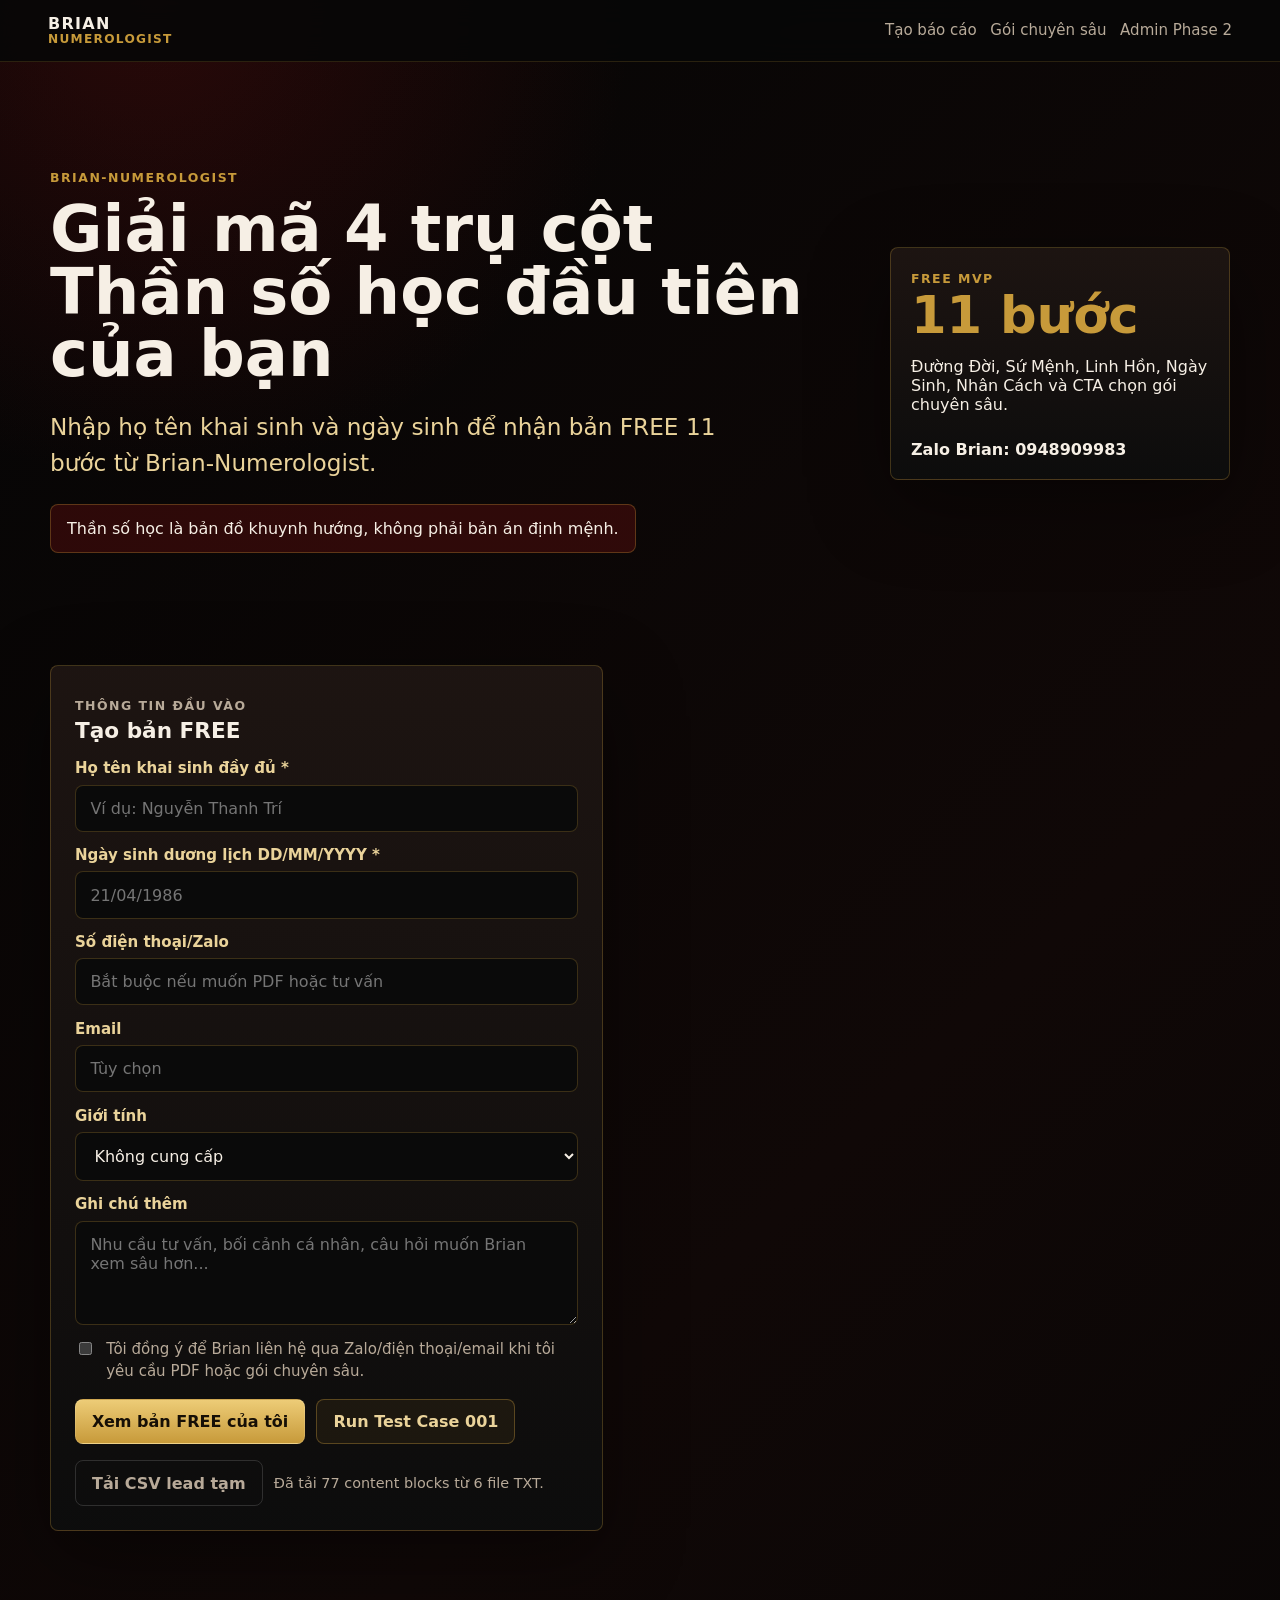
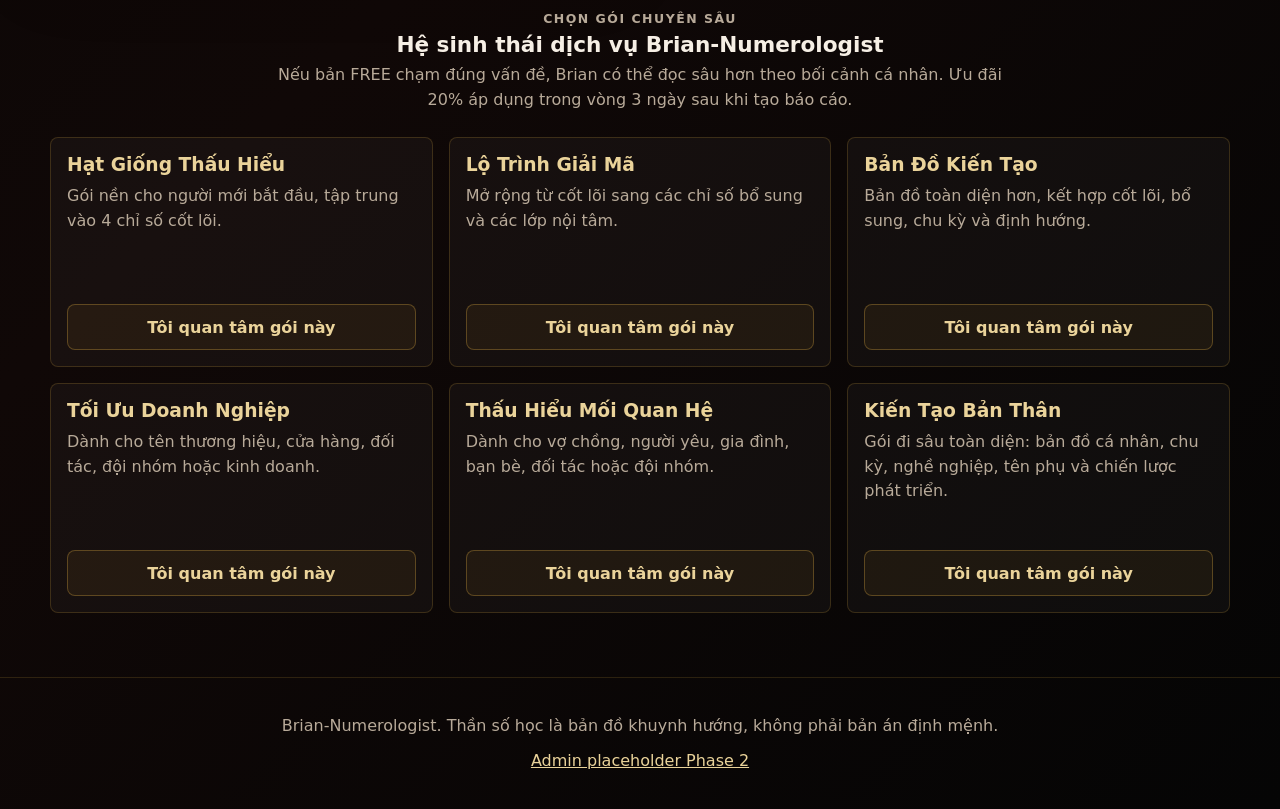
==== index.html @ 4ddb9e4a "Add files via upload" ====
<!doctype html>
<html lang="vi">
  <head>
    <meta charset="utf-8">
    <meta name="viewport" content="width=device-width, initial-scale=1">
    <title>Brian-Numerologist | FREE 11 bước</title>
    <link rel="icon" href="data:,">
    <meta
      name="description"
      content="Nhập họ tên khai sinh và ngày sinh để nhận bản FREE 11 bước từ Brian-Numerologist."
    >
    <link rel="stylesheet" href="styles.css">
  </head>
  <body>
    <header class="site-header no-print">
      <a class="brand-mark" href="index.html" aria-label="Brian-Numerologist">
        <span>BRIAN</span><span>NUMEROLOGIST</span>
      </a>
      <nav aria-label="Điều hướng chính">
        <a href="#report-form">Tạo báo cáo</a>
        <a href="#packages">Gói chuyên sâu</a>
        <a href="admin.html">Admin Phase 2</a>
      </nav>
    </header>

    <main>
      <section class="hero">
        <div class="hero-copy">
          <p class="eyebrow">Brian-Numerologist</p>
          <h1>Giải mã 4 trụ cột Thần số học đầu tiên của bạn</h1>
          <p class="hero-subtitle">
            Nhập họ tên khai sinh và ngày sinh để nhận bản FREE 11 bước từ Brian-Numerologist.
          </p>
          <p class="disclaimer">
            Thần số học là bản đồ khuynh hướng, không phải bản án định mệnh.
          </p>
        </div>
        <div class="hero-panel no-print" aria-label="Thông tin bản FREE">
          <span class="panel-kicker">FREE MVP</span>
          <strong>11 bước</strong>
          <p>Đường Đời, Sứ Mệnh, Linh Hồn, Ngày Sinh, Nhân Cách và CTA chọn gói chuyên sâu.</p>
          <a class="zalo-link" href="tel:0948909983">Zalo Brian: 0948909983</a>
        </div>
      </section>

      <section class="workspace-grid" aria-label="Khu vực nhập liệu và kết quả nhanh">
        <article class="form-card no-print" id="report-form">
          <div class="section-heading">
            <p class="eyebrow">Thông tin đầu vào</p>
            <h2>Tạo bản FREE</h2>
          </div>

          <form id="leadForm" novalidate>
            <div class="field">
              <label for="fullName">Họ tên khai sinh đầy đủ <span aria-hidden="true">*</span></label>
              <input id="fullName" name="full_name_original" type="text" autocomplete="name" placeholder="Ví dụ: Nguyễn Thanh Trí">
            </div>

            <div class="field">
              <label for="birthDate">Ngày sinh dương lịch DD/MM/YYYY <span aria-hidden="true">*</span></label>
              <input id="birthDate" name="birth_date" type="text" inputmode="numeric" placeholder="21/04/1986">
            </div>

            <div class="field">
              <label for="phoneOrZalo">Số điện thoại/Zalo</label>
              <input id="phoneOrZalo" name="phone_or_zalo" type="tel" autocomplete="tel" placeholder="Bắt buộc nếu muốn PDF hoặc tư vấn">
            </div>

            <div class="field">
              <label for="email">Email</label>
              <input id="email" name="email" type="email" autocomplete="email" placeholder="Tùy chọn">
            </div>

            <div class="field">
              <label for="gender">Giới tính</label>
              <select id="gender" name="gender">
                <option value="khong_cung_cap">Không cung cấp</option>
                <option value="nam">Nam</option>
                <option value="nu">Nữ</option>
                <option value="khac">Khác</option>
              </select>
            </div>

            <div class="field">
              <label for="note">Ghi chú thêm</label>
              <textarea id="note" name="note" rows="4" placeholder="Nhu cầu tư vấn, bối cảnh cá nhân, câu hỏi muốn Brian xem sâu hơn..."></textarea>
            </div>

            <label class="checkbox-row" for="consentToContact">
              <input id="consentToContact" name="consent_to_contact" type="checkbox">
              <span>Tôi đồng ý để Brian liên hệ qua Zalo/điện thoại/email khi tôi yêu cầu PDF hoặc gói chuyên sâu.</span>
            </label>

            <div id="formErrors" class="form-errors" role="alert" hidden></div>

            <div class="button-row">
              <button class="primary-button" type="submit">Xem bản FREE của tôi</button>
              <button class="secondary-button" type="button" id="runTestButton">Run Test Case 001</button>
            </div>
          </form>

          <div class="utility-row">
            <button class="ghost-button" type="button" id="downloadCsvButton">Tải CSV lead tạm</button>
            <span id="libraryStatus" class="status-text">Đang tải thư viện nội dung...</span>
          </div>
        </article>

        <aside class="summary-card" id="calculationSummary" hidden>
          <div class="section-heading">
            <p class="eyebrow">Calculation summary</p>
            <h2>Kết quả tính nhanh</h2>
          </div>
          <div id="summaryContent" class="summary-grid"></div>
        </aside>

        <aside class="test-card no-print" id="testResultCard" hidden>
          <div class="section-heading">
            <p class="eyebrow">Test bắt buộc</p>
            <h2>TEST_CASE_001</h2>
          </div>
          <div id="testResultContent"></div>
        </aside>
      </section>

      <section class="report-panel" id="reportPanel" hidden>
        <div class="print-brand">
          <strong>BRIAN-NUMEROLOGIST</strong>
          <span>Zalo Brian: 0948909983</span>
        </div>

        <div class="report-toolbar no-print">
          <div>
            <p class="eyebrow">Bản FREE 11 bước</p>
            <h2>Báo cáo của bạn</h2>
          </div>
          <div class="button-row compact">
            <button class="secondary-button" type="button" id="openAllButton">Mở tất cả</button>
            <button class="secondary-button" type="button" id="closeAllButton">Đóng tất cả</button>
            <button class="primary-button" type="button" id="downloadTxtButton">Tải báo cáo TXT</button>
            <button class="primary-button muted" type="button" id="printPdfButton">In/Lưu PDF</button>
          </div>
        </div>

        <div id="reportIntro" class="report-intro"></div>
        <div id="reportAccordion" class="accordion"></div>
      </section>

      <section class="packages no-print" id="packages">
        <div class="section-heading centered">
          <p class="eyebrow">Chọn gói chuyên sâu</p>
          <h2>Hệ sinh thái dịch vụ Brian-Numerologist</h2>
          <p>
            Nếu bản FREE chạm đúng vấn đề, Brian có thể đọc sâu hơn theo bối cảnh cá nhân.
            Ưu đãi 20% áp dụng trong vòng 3 ngày sau khi tạo báo cáo.
          </p>
        </div>

        <div id="packagesGrid" class="packages-grid"></div>

        <div id="packageInterestBox" class="interest-box" hidden>
          <strong>Bạn đã chọn: <span id="selectedPackageName"></span></strong>
          <p>Vui lòng nhập Zalo/số điện thoại và tick đồng ý liên hệ nếu muốn Brian tư vấn gói này.</p>
          <a class="primary-button inline-link" href="tel:0948909983">Nhắn Zalo cho Brian: 0948909983</a>
        </div>
      </section>
    </main>

    <footer class="site-footer no-print">
      <p>Brian-Numerologist. Thần số học là bản đồ khuynh hướng, không phải bản án định mệnh.</p>
      <p><a href="admin.html">Admin placeholder Phase 2</a></p>
    </footer>

    <script src="app.js" defer></script>
  </body>
</html>
---- styles.css ----
:root {
  --bg: #070707;
  --bg-soft: #111111;
  --panel: #15110f;
  --panel-strong: #1e1512;
  --red: #8f1414;
  --red-deep: #4d0909;
  --gold: #c79a3a;
  --gold-soft: #ead39a;
  --text: #f6efe5;
  --muted: #b8aa99;
  --line: rgba(199, 154, 58, 0.28);
  --danger: #ffb0a8;
  --success: #bce7be;
  --shadow: 0 24px 80px rgba(0, 0, 0, 0.42);
  color-scheme: dark;
  font-family: Inter, ui-sans-serif, system-ui, -apple-system, BlinkMacSystemFont, "Segoe UI", sans-serif;
}

* {
  box-sizing: border-box;
}

html {
  scroll-behavior: smooth;
}

body {
  margin: 0;
  background:
    radial-gradient(circle at 12% 0%, rgba(143, 20, 20, 0.26), transparent 30rem),
    linear-gradient(135deg, #050505 0%, #100807 54%, #050505 100%);
  color: var(--text);
  min-height: 100vh;
}

a {
  color: var(--gold-soft);
}

button,
input,
select,
textarea {
  font: inherit;
}

.site-header {
  position: sticky;
  top: 0;
  z-index: 20;
  display: flex;
  align-items: center;
  justify-content: space-between;
  gap: 1rem;
  padding: 1rem clamp(1rem, 4vw, 3rem);
  background: rgba(7, 7, 7, 0.9);
  border-bottom: 1px solid rgba(199, 154, 58, 0.18);
  backdrop-filter: blur(14px);
}

.brand-mark {
  display: inline-flex;
  flex-direction: column;
  gap: 0.05rem;
  color: var(--text);
  text-decoration: none;
  font-weight: 800;
  letter-spacing: 0.08em;
  line-height: 1;
}

.brand-mark span:last-child {
  color: var(--gold);
  font-size: 0.76rem;
}

nav {
  display: flex;
  flex-wrap: wrap;
  justify-content: flex-end;
  gap: 0.85rem;
}

nav a {
  color: var(--muted);
  text-decoration: none;
  font-size: 0.94rem;
}

nav a:hover {
  color: var(--gold-soft);
}

main {
  width: min(1180px, calc(100% - 2rem));
  margin: 0 auto;
}

.hero {
  display: grid;
  grid-template-columns: minmax(0, 1fr) 340px;
  gap: clamp(1rem, 4vw, 3rem);
  align-items: center;
  min-height: 560px;
  padding: clamp(3rem, 8vw, 6rem) 0;
}

.hero h1 {
  max-width: 820px;
  margin: 0;
  font-size: clamp(2.45rem, 5vw, 5.5rem);
  line-height: 0.98;
  letter-spacing: 0;
}

.hero-subtitle {
  max-width: 680px;
  color: var(--gold-soft);
  font-size: clamp(1.1rem, 2vw, 1.45rem);
  line-height: 1.55;
}

.disclaimer {
  width: fit-content;
  max-width: 720px;
  margin-top: 1.25rem;
  padding: 0.85rem 1rem;
  color: var(--text);
  background: rgba(143, 20, 20, 0.28);
  border: 1px solid rgba(199, 154, 58, 0.32);
  border-radius: 8px;
}

.hero-panel,
.form-card,
.summary-card,
.test-card,
.report-panel,
.admin-card,
.interest-box {
  background: linear-gradient(180deg, rgba(30, 21, 18, 0.96), rgba(13, 13, 13, 0.96));
  border: 1px solid var(--line);
  border-radius: 8px;
  box-shadow: var(--shadow);
}

.hero-panel {
  padding: 1.25rem;
}

.hero-panel strong {
  display: block;
  margin: 0.2rem 0;
  color: var(--gold);
  font-size: 3.2rem;
  line-height: 1;
}

.panel-kicker,
.eyebrow {
  color: var(--gold);
  font-size: 0.78rem;
  font-weight: 800;
  letter-spacing: 0.12em;
  text-transform: uppercase;
}

.zalo-link {
  display: inline-flex;
  margin-top: 0.6rem;
  color: var(--text);
  font-weight: 700;
  text-decoration: none;
}

.workspace-grid {
  display: grid;
  grid-template-columns: minmax(320px, 0.95fr) minmax(320px, 1.05fr);
  gap: 1rem;
  align-items: start;
  padding-bottom: 2rem;
}

.form-card,
.summary-card,
.test-card {
  padding: clamp(1rem, 2vw, 1.5rem);
}

.test-card {
  grid-column: 2;
}

.section-heading {
  margin-bottom: 1rem;
}

.section-heading h2,
.report-toolbar h2,
.admin-card h2 {
  margin: 0.2rem 0 0;
  color: var(--text);
  font-size: 1.35rem;
}

.section-heading p {
  margin: 0.4rem 0 0;
  color: var(--muted);
  line-height: 1.55;
}

.centered {
  text-align: center;
  max-width: 760px;
  margin: 0 auto 1.5rem;
}

.field {
  display: grid;
  gap: 0.45rem;
  margin-bottom: 0.9rem;
}

label {
  color: var(--gold-soft);
  font-size: 0.94rem;
  font-weight: 700;
}

input,
select,
textarea {
  width: 100%;
  color: var(--text);
  background: #0a0a0a;
  border: 1px solid rgba(199, 154, 58, 0.26);
  border-radius: 8px;
  padding: 0.82rem 0.9rem;
  outline: none;
}

textarea {
  resize: vertical;
}

input:focus,
select:focus,
textarea:focus {
  border-color: var(--gold);
  box-shadow: 0 0 0 3px rgba(199, 154, 58, 0.14);
}

.checkbox-row {
  display: flex;
  gap: 0.7rem;
  align-items: flex-start;
  color: var(--muted);
  font-weight: 500;
  line-height: 1.45;
}

.checkbox-row input {
  width: auto;
  margin-top: 0.18rem;
}

.form-errors {
  margin: 1rem 0;
  padding: 0.85rem 1rem;
  color: var(--danger);
  background: rgba(143, 20, 20, 0.2);
  border: 1px solid rgba(255, 176, 168, 0.3);
  border-radius: 8px;
}

.form-errors ul {
  margin: 0;
  padding-left: 1.2rem;
}

.button-row,
.utility-row {
  display: flex;
  flex-wrap: wrap;
  gap: 0.7rem;
  align-items: center;
  margin-top: 1rem;
}

.compact {
  justify-content: flex-end;
}

.primary-button,
.secondary-button,
.ghost-button {
  display: inline-flex;
  justify-content: center;
  align-items: center;
  min-height: 2.85rem;
  border: 1px solid transparent;
  border-radius: 8px;
  padding: 0.75rem 1rem;
  font-weight: 800;
  cursor: pointer;
  text-decoration: none;
  transition: transform 160ms ease, border-color 160ms ease, background 160ms ease;
}

.primary-button {
  color: #160f06;
  background: linear-gradient(180deg, #edcc77, var(--gold));
  border-color: rgba(255, 255, 255, 0.12);
}

.primary-button.muted {
  color: var(--text);
  background: linear-gradient(180deg, #a51a1a, var(--red-deep));
  border-color: rgba(199, 154, 58, 0.32);
}

.secondary-button {
  color: var(--gold-soft);
  background: rgba(199, 154, 58, 0.08);
  border-color: rgba(199, 154, 58, 0.36);
}

.ghost-button {
  color: var(--muted);
  background: transparent;
  border-color: rgba(255, 255, 255, 0.14);
}

.primary-button:hover,
.secondary-button:hover,
.ghost-button:hover {
  transform: translateY(-1px);
  border-color: var(--gold);
}

.status-text {
  color: var(--muted);
  font-size: 0.9rem;
}

.summary-grid {
  display: grid;
  grid-template-columns: repeat(2, minmax(0, 1fr));
  gap: 0.75rem;
}

.summary-item {
  min-width: 0;
  padding: 0.9rem;
  background: rgba(255, 255, 255, 0.035);
  border: 1px solid rgba(199, 154, 58, 0.18);
  border-radius: 8px;
}

.summary-item span {
  display: block;
  color: var(--muted);
  font-size: 0.82rem;
}

.summary-item strong {
  display: block;
  margin-top: 0.25rem;
  color: var(--gold-soft);
  overflow-wrap: anywhere;
}

.summary-item.wide {
  grid-column: 1 / -1;
}

.test-pass,
.test-fail {
  padding: 0.9rem;
  border-radius: 8px;
  line-height: 1.5;
}

.test-pass {
  color: var(--success);
  background: rgba(92, 160, 95, 0.12);
  border: 1px solid rgba(188, 231, 190, 0.28);
}

.test-fail {
  color: var(--danger);
  background: rgba(143, 20, 20, 0.18);
  border: 1px solid rgba(255, 176, 168, 0.32);
}

.report-panel {
  margin: 2rem 0;
  padding: clamp(1rem, 2vw, 1.5rem);
}

.print-brand {
  display: flex;
  justify-content: space-between;
  gap: 1rem;
  color: var(--gold-soft);
  border-bottom: 1px solid var(--line);
  padding-bottom: 0.8rem;
  margin-bottom: 1rem;
}

.report-toolbar {
  display: flex;
  justify-content: space-between;
  gap: 1rem;
  align-items: flex-end;
  margin-bottom: 1rem;
}

.report-intro {
  color: var(--muted);
  line-height: 1.65;
  padding: 1rem;
  background: rgba(0, 0, 0, 0.22);
  border: 1px solid rgba(199, 154, 58, 0.16);
  border-radius: 8px;
  margin-bottom: 1rem;
}

.accordion {
  display: grid;
  gap: 0.75rem;
}

details {
  background: rgba(255, 255, 255, 0.035);
  border: 1px solid rgba(199, 154, 58, 0.2);
  border-radius: 8px;
  overflow: hidden;
}

summary {
  display: flex;
  justify-content: space-between;
  gap: 1rem;
  padding: 1rem;
  color: var(--gold-soft);
  cursor: pointer;
  font-weight: 800;
}

summary::-webkit-details-marker {
  display: none;
}

summary::after {
  content: "+";
  color: var(--gold);
}

details[open] summary::after {
  content: "-";
}

.accordion-body {
  color: #f0e7da;
  line-height: 1.72;
  padding: 0 1rem 1rem;
  white-space: normal;
}

.accordion-body p {
  margin: 0.75rem 0;
}

.packages {
  padding: 2.5rem 0 4rem;
}

.packages-grid {
  display: grid;
  grid-template-columns: repeat(3, minmax(0, 1fr));
  gap: 1rem;
}

.package-card {
  display: flex;
  min-height: 230px;
  flex-direction: column;
  justify-content: space-between;
  gap: 1rem;
  padding: 1rem;
  background: rgba(255, 255, 255, 0.035);
  border: 1px solid rgba(199, 154, 58, 0.22);
  border-radius: 8px;
}

.package-card h3 {
  margin: 0;
  color: var(--gold-soft);
}

.package-card p {
  margin: 0.55rem 0 0;
  color: var(--muted);
  line-height: 1.55;
}

.interest-box {
  margin-top: 1rem;
  padding: 1rem;
  text-align: center;
}

.interest-box p {
  color: var(--muted);
}

.inline-link {
  width: fit-content;
  margin: 0 auto;
}

.site-footer {
  border-top: 1px solid rgba(199, 154, 58, 0.18);
  padding: 1.4rem clamp(1rem, 4vw, 3rem);
  color: var(--muted);
  text-align: center;
}

.admin-shell {
  padding: 3rem 0 5rem;
}

.admin-hero {
  max-width: 820px;
  margin-bottom: 1.5rem;
}

.admin-hero h1 {
  margin: 0;
  font-size: clamp(2rem, 5vw, 4rem);
}

.admin-hero p {
  color: var(--muted);
  line-height: 1.6;
}

.admin-grid {
  display: grid;
  grid-template-columns: repeat(2, minmax(0, 1fr));
  gap: 1rem;
}

.admin-card {
  padding: 1.2rem;
}

.admin-card p {
  color: var(--muted);
  line-height: 1.6;
}

.phase-badge {
  display: inline-flex;
  color: var(--gold-soft);
  border: 1px solid var(--line);
  border-radius: 999px;
  padding: 0.3rem 0.65rem;
  font-size: 0.82rem;
  font-weight: 800;
}

@media (max-width: 920px) {
  .hero,
  .workspace-grid,
  .admin-grid {
    grid-template-columns: 1fr;
  }

  .hero {
    min-height: auto;
  }

  .test-card {
    grid-column: auto;
  }

  .report-toolbar {
    align-items: flex-start;
    flex-direction: column;
  }

  .compact {
    justify-content: flex-start;
  }

  .packages-grid {
    grid-template-columns: repeat(2, minmax(0, 1fr));
  }
}

@media (max-width: 640px) {
  .site-header {
    align-items: flex-start;
    flex-direction: column;
  }

  nav {
    justify-content: flex-start;
  }

  main {
    width: min(100% - 1rem, 1180px);
  }

  .summary-grid,
  .packages-grid {
    grid-template-columns: 1fr;
  }

  .hero h1 {
    font-size: 2.35rem;
  }

  .print-brand {
    flex-direction: column;
  }
}

@media print {
  :root {
    color-scheme: light;
  }

  body {
    background: #ffffff;
    color: #111111;
  }

  .no-print,
  .site-header,
  .hero,
  .form-card,
  .test-card,
  .packages,
  .site-footer,
  .report-toolbar {
    display: none !important;
  }

  main {
    width: 100%;
    margin: 0;
  }

  .report-panel {
    display: block !important;
    margin: 0;
    padding: 0;
    color: #111111;
    background: #ffffff;
    border: 0;
    box-shadow: none;
  }

  .print-brand {
    color: #111111;
    border-bottom: 1px solid #111111;
  }

  .report-intro,
  details,
  .accordion-body {
    color: #111111;
    background: #ffffff;
    border-color: #cccccc;
  }

  details {
    display: block;
    page-break-inside: avoid;
  }

  details:not([open]) .accordion-body {
    display: block;
  }

  summary {
    color: #111111;
    border-bottom: 1px solid #dddddd;
  }

  summary::after {
    content: "";
  }
}
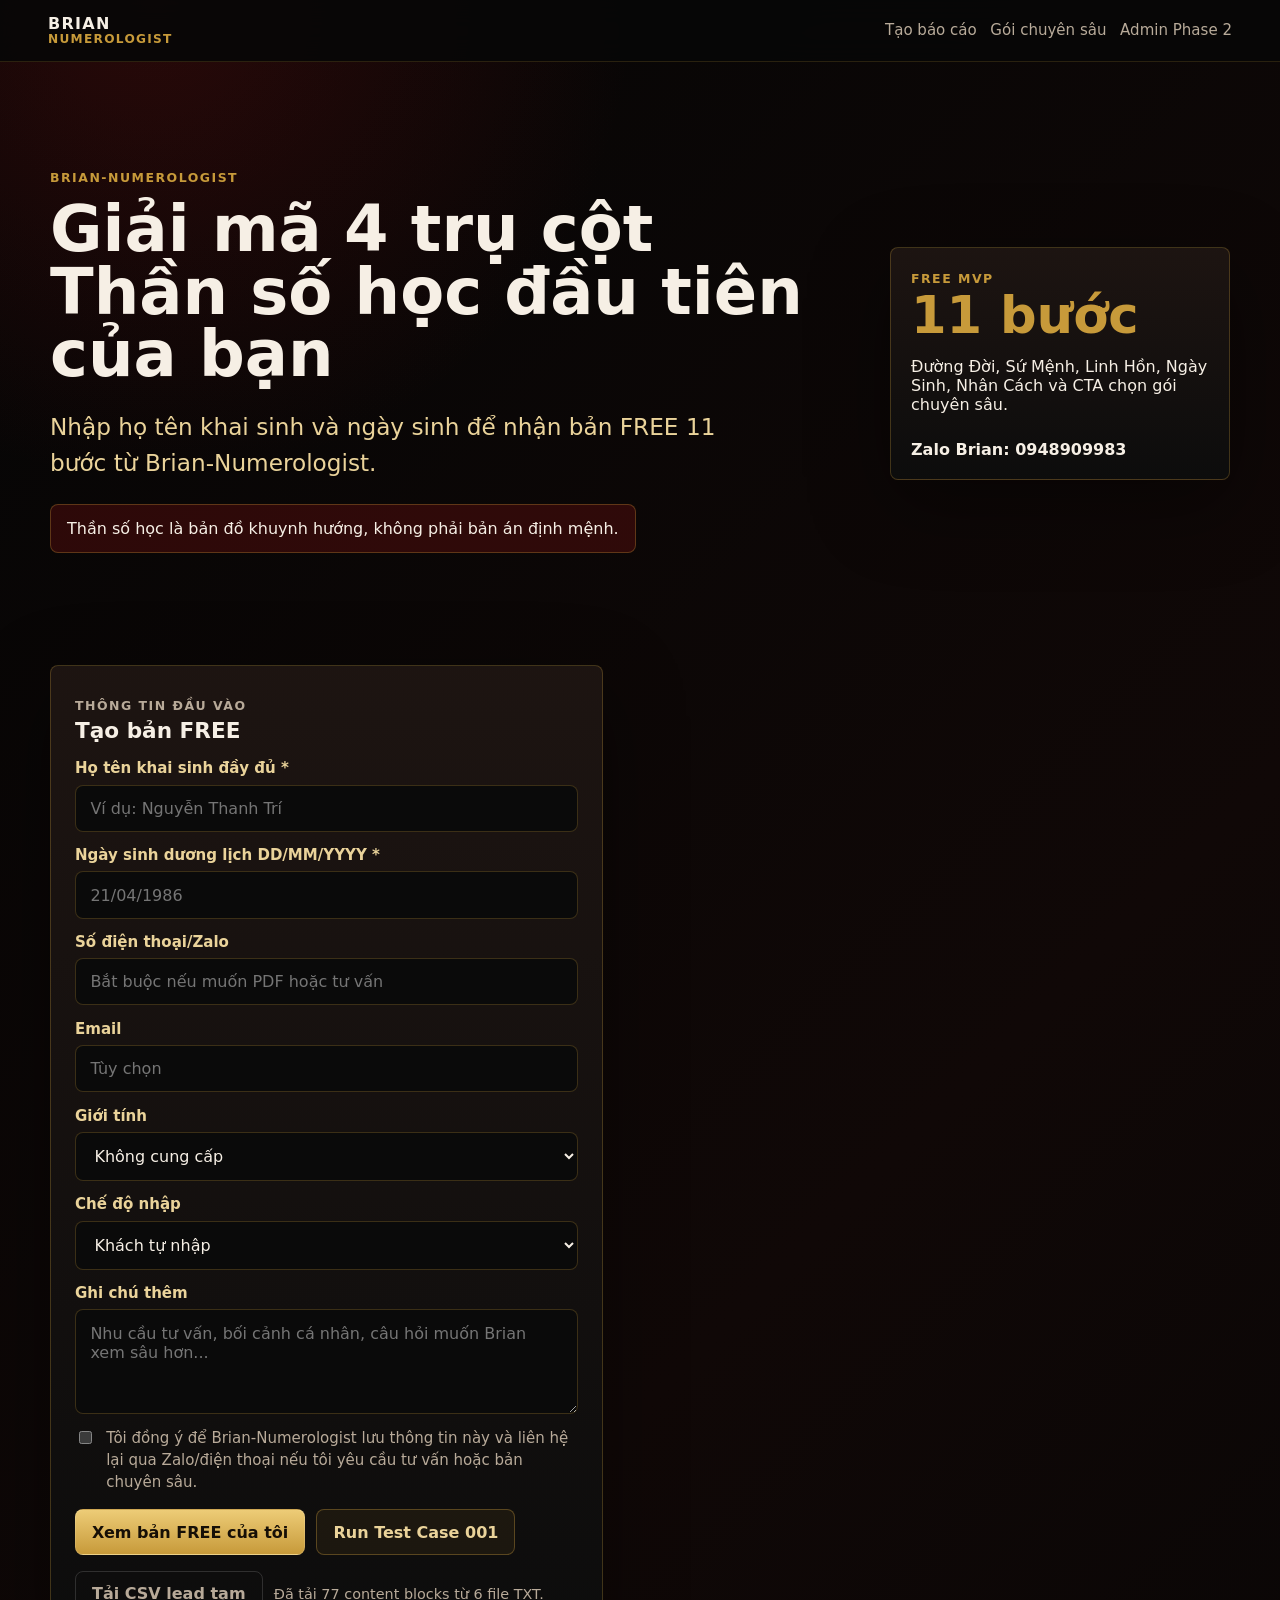
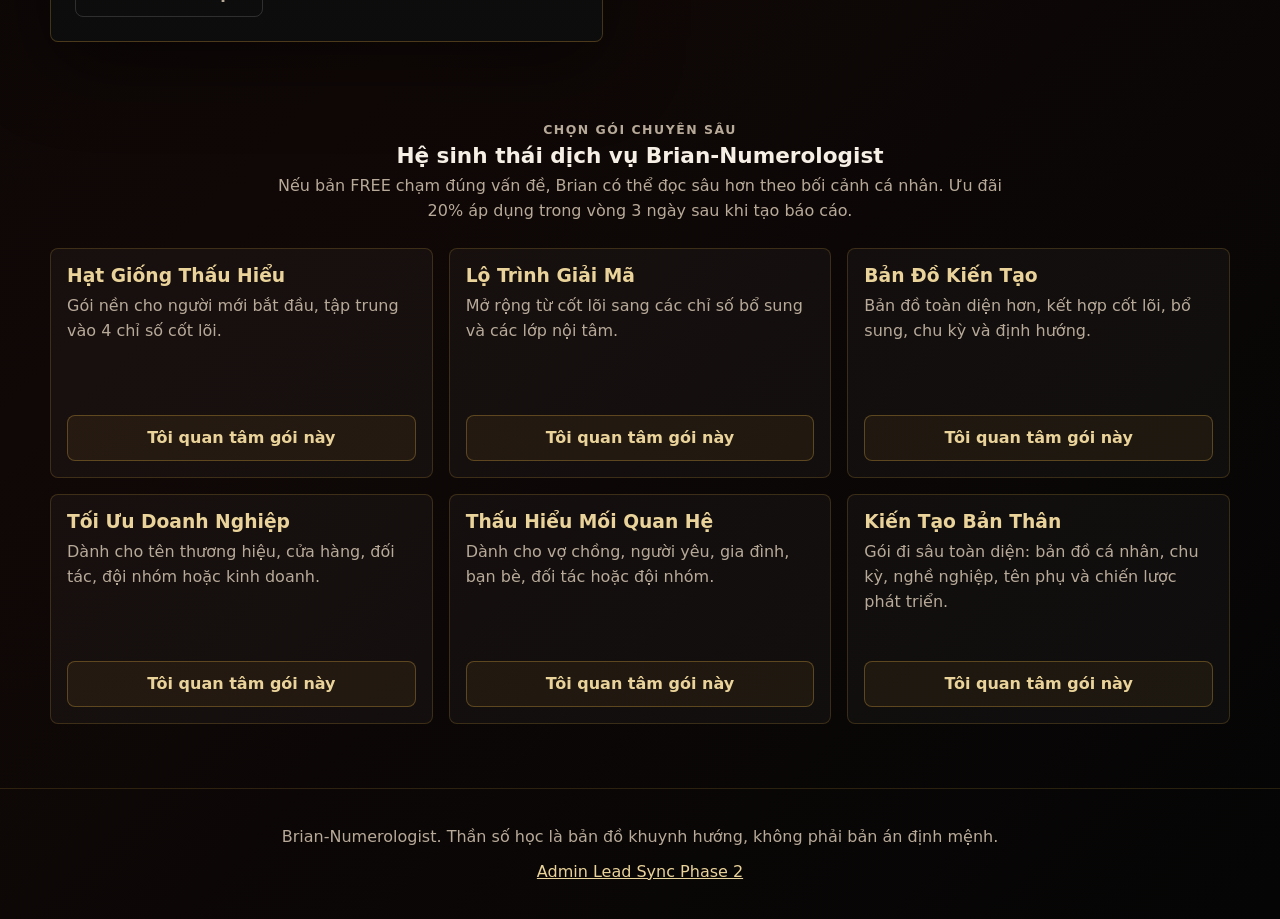
==== commit a001da6d: "Add files via upload" ====
--- a/index.html
+++ b/index.html
@@ -82,13 +82,23 @@
             </div>
 
             <div class="field">
+              <label for="entryMode">Chế độ nhập</label>
+              <select id="entryMode" name="entry_mode">
+                <option value="customer_self">Khách tự nhập</option>
+                <option value="internal_entry">Brian/nhân viên nhập giúp</option>
+              </select>
+            </div>
+
+            <input id="leadSource" name="source" type="hidden" value="website">
+
+            <div class="field">
               <label for="note">Ghi chú thêm</label>
               <textarea id="note" name="note" rows="4" placeholder="Nhu cầu tư vấn, bối cảnh cá nhân, câu hỏi muốn Brian xem sâu hơn..."></textarea>
             </div>
 
             <label class="checkbox-row" for="consentToContact">
               <input id="consentToContact" name="consent_to_contact" type="checkbox">
-              <span>Tôi đồng ý để Brian liên hệ qua Zalo/điện thoại/email khi tôi yêu cầu PDF hoặc gói chuyên sâu.</span>
+              <span>Tôi đồng ý để Brian-Numerologist lưu thông tin này và liên hệ lại qua Zalo/điện thoại nếu tôi yêu cầu tư vấn hoặc bản chuyên sâu.</span>
             </label>
 
             <div id="formErrors" class="form-errors" role="alert" hidden></div>
@@ -167,8 +177,10 @@
 
     <footer class="site-footer no-print">
       <p>Brian-Numerologist. Thần số học là bản đồ khuynh hướng, không phải bản án định mệnh.</p>
-      <p><a href="admin.html">Admin placeholder Phase 2</a></p>
+      <p><a href="admin.html">Admin Lead Sync Phase 2</a></p>
     </footer>
+
+    <div id="toast-container" class="toast-container no-print" aria-live="polite" aria-atomic="true"></div>
 
     <script src="app.js" defer></script>
   </body>
--- a/styles.css
+++ b/styles.css
@@ -521,6 +521,79 @@
   margin: 0 auto;
 }
 
+.toast-container {
+  position: fixed;
+  right: 1rem;
+  bottom: 1rem;
+  z-index: 50;
+  display: grid;
+  gap: 0.75rem;
+  width: min(360px, calc(100vw - 2rem));
+}
+
+.toast {
+  padding: 0.85rem 1rem;
+  color: var(--text);
+  background: rgba(17, 17, 17, 0.96);
+  border: 1px solid rgba(199, 154, 58, 0.34);
+  border-radius: 8px;
+  box-shadow: var(--shadow);
+  line-height: 1.45;
+}
+
+.toast.success {
+  border-color: rgba(188, 231, 190, 0.44);
+}
+
+.toast.warning {
+  border-color: rgba(234, 211, 154, 0.5);
+}
+
+.toast.error {
+  border-color: rgba(255, 176, 168, 0.5);
+}
+
+.attention-field {
+  border-color: var(--danger) !important;
+  box-shadow: 0 0 0 3px rgba(255, 176, 168, 0.14) !important;
+}
+
+.sync-status-list {
+  display: grid;
+  gap: 0.7rem;
+  margin: 1rem 0;
+}
+
+.sync-status-row {
+  display: flex;
+  justify-content: space-between;
+  gap: 1rem;
+  padding: 0.65rem 0;
+  border-bottom: 1px solid rgba(199, 154, 58, 0.14);
+}
+
+.sync-status-row span {
+  color: var(--muted);
+}
+
+.sync-status-row strong {
+  color: var(--gold-soft);
+  text-align: right;
+}
+
+.admin-actions {
+  display: flex;
+  flex-wrap: wrap;
+  gap: 0.7rem;
+  margin-top: 1rem;
+}
+
+.admin-message {
+  margin-top: 1rem;
+  color: var(--gold-soft);
+  line-height: 1.5;
+}
+
 .site-footer {
   border-top: 1px solid rgba(199, 154, 58, 0.18);
   padding: 1.4rem clamp(1rem, 4vw, 3rem);
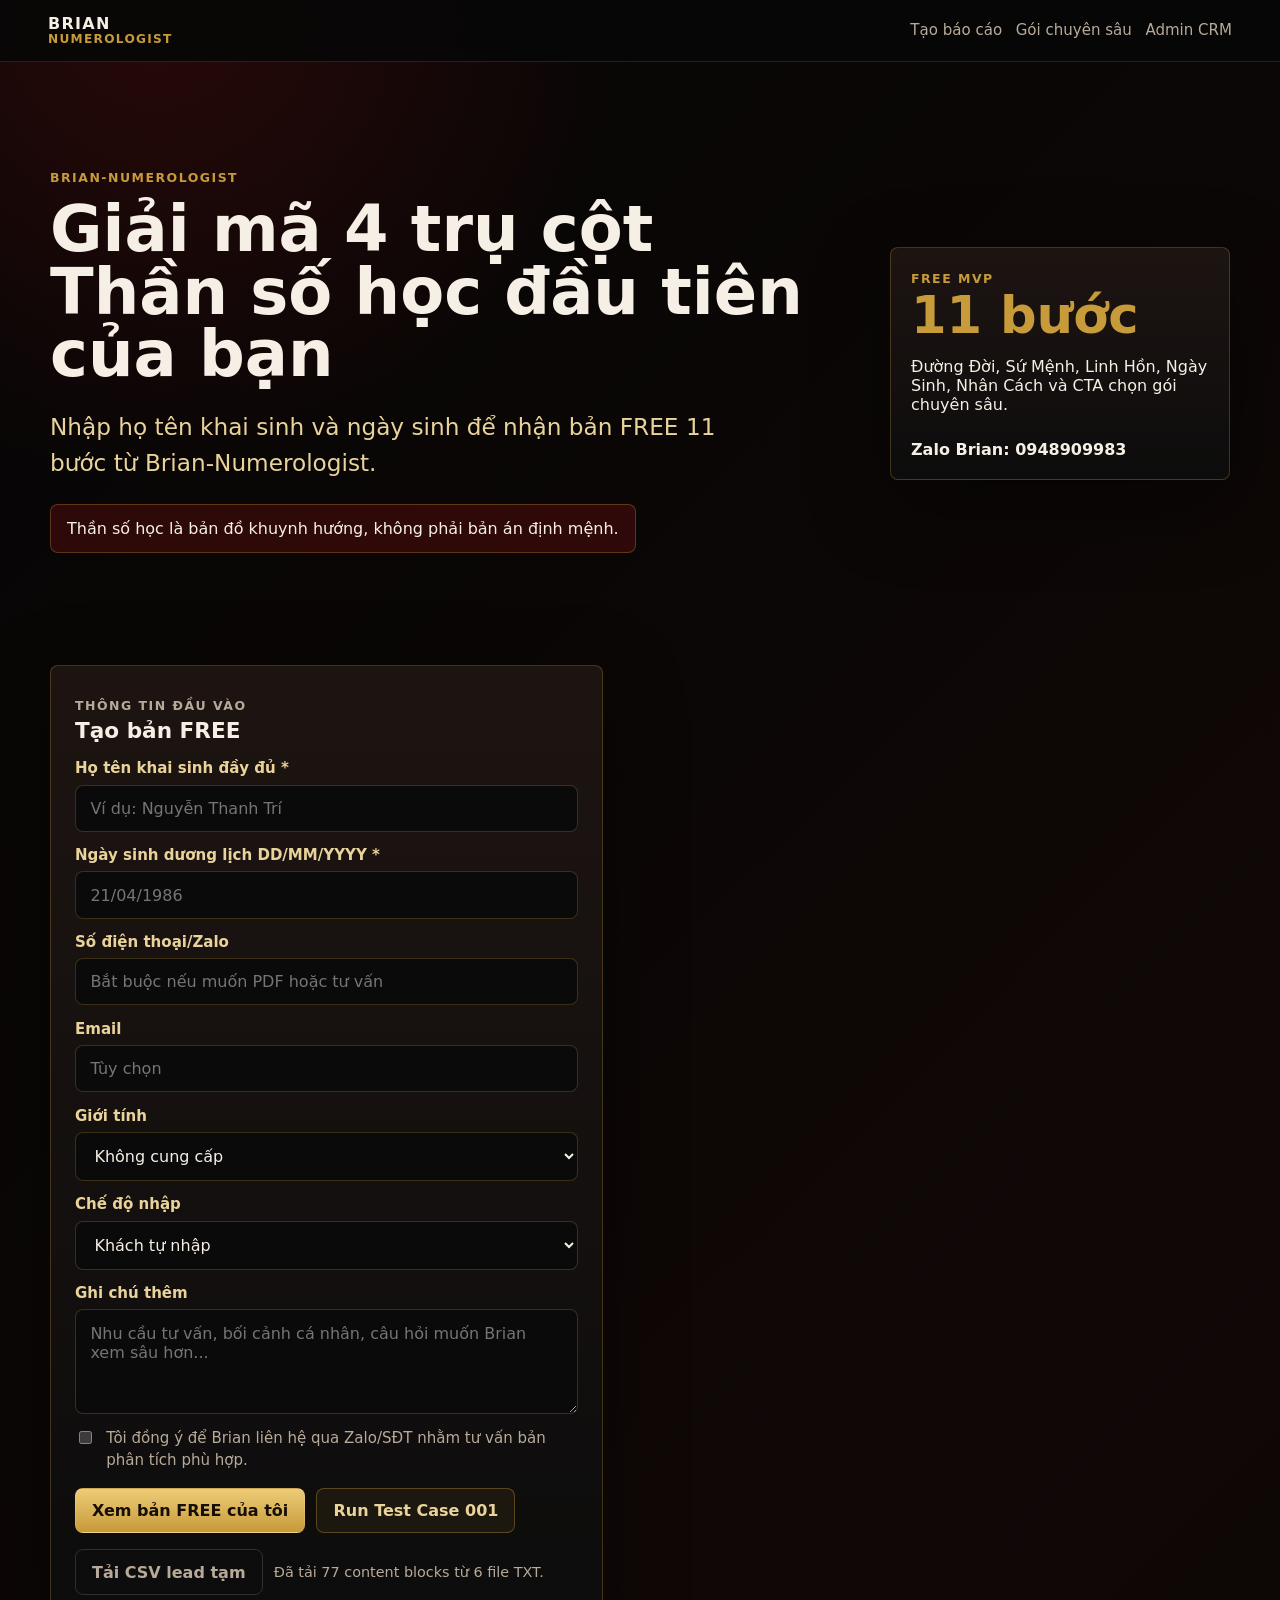
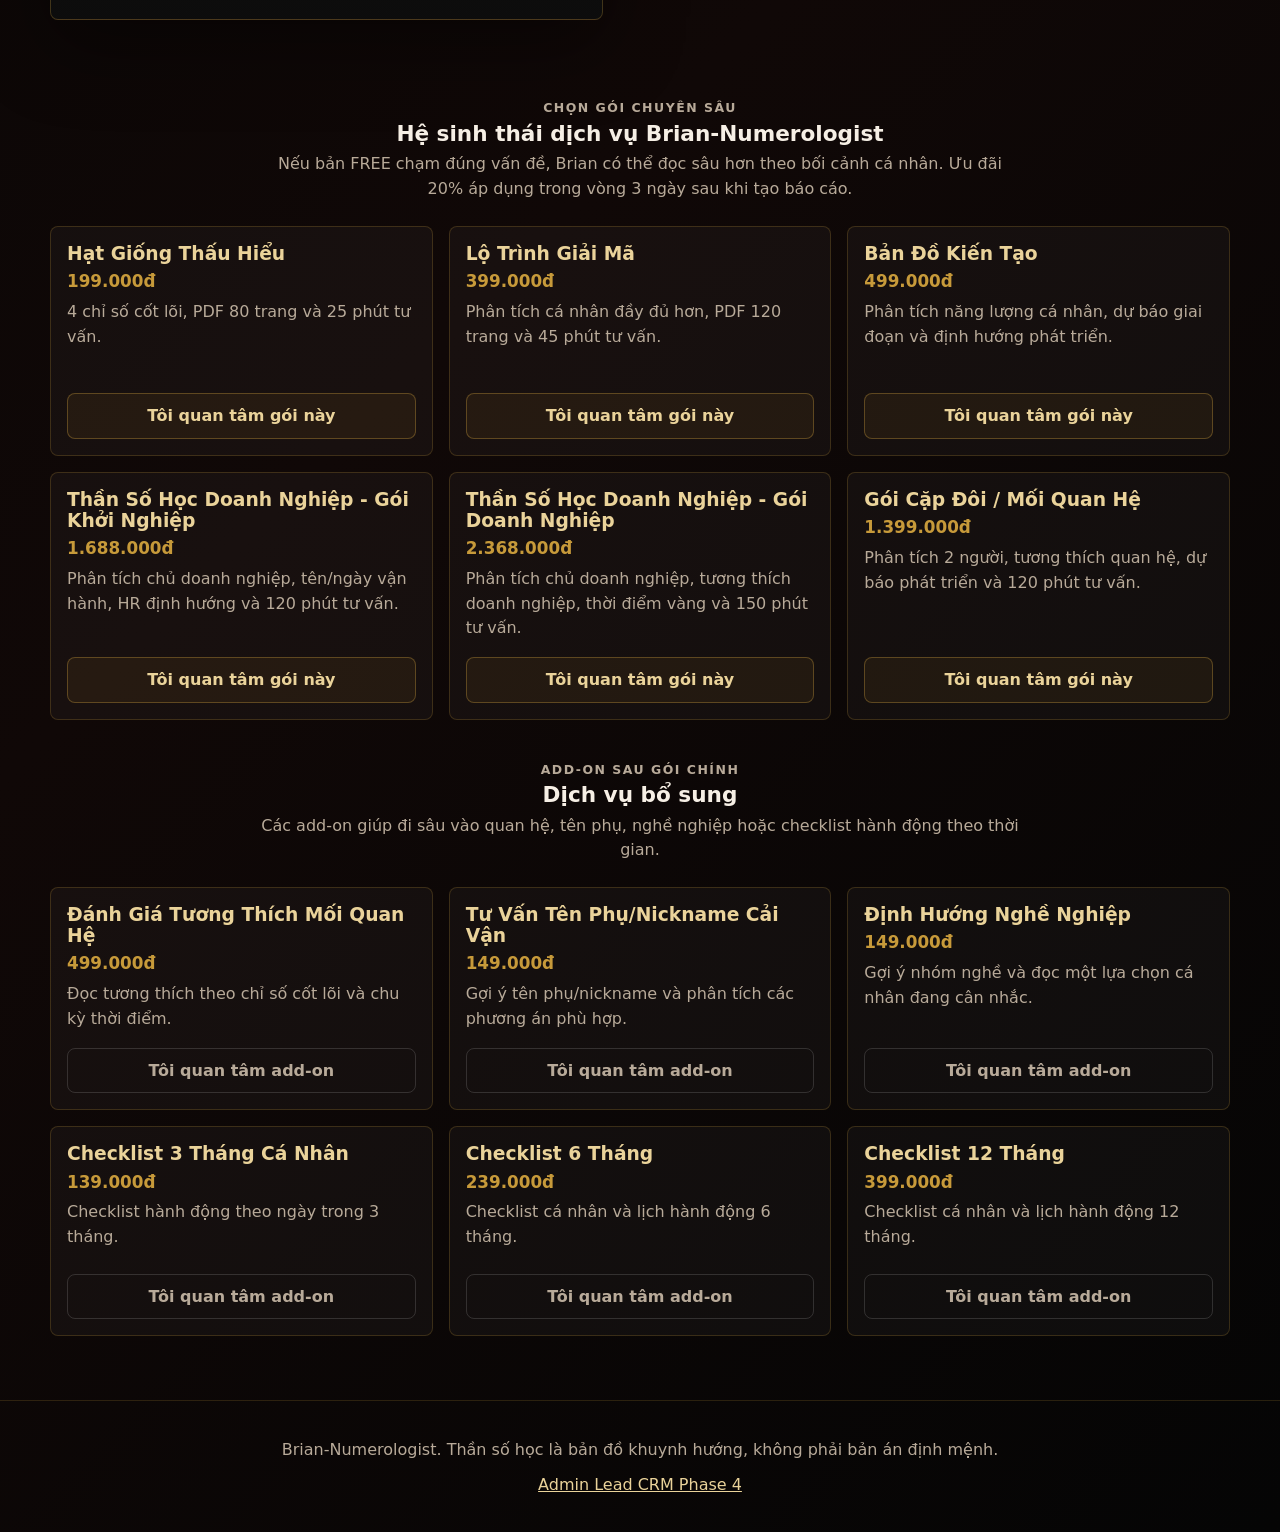
==== commit 9ea3bfd6: "Add files via upload" ====
--- a/index.html
+++ b/index.html
@@ -10,6 +10,7 @@
       content="Nhập họ tên khai sinh và ngày sinh để nhận bản FREE 11 bước từ Brian-Numerologist."
     >
     <link rel="stylesheet" href="styles.css">
+    <link rel="stylesheet" href="pdf-print.css">
   </head>
   <body>
     <header class="site-header no-print">
@@ -19,7 +20,7 @@
       <nav aria-label="Điều hướng chính">
         <a href="#report-form">Tạo báo cáo</a>
         <a href="#packages">Gói chuyên sâu</a>
-        <a href="admin.html">Admin Phase 2</a>
+        <a href="admin.html">Admin CRM</a>
       </nav>
     </header>
 
@@ -98,7 +99,7 @@
 
             <label class="checkbox-row" for="consentToContact">
               <input id="consentToContact" name="consent_to_contact" type="checkbox">
-              <span>Tôi đồng ý để Brian-Numerologist lưu thông tin này và liên hệ lại qua Zalo/điện thoại nếu tôi yêu cầu tư vấn hoặc bản chuyên sâu.</span>
+              <span>Tôi đồng ý để Brian liên hệ qua Zalo/SĐT nhằm tư vấn bản phân tích phù hợp.</span>
             </label>
 
             <div id="formErrors" class="form-errors" role="alert" hidden></div>
@@ -133,6 +134,11 @@
       </section>
 
       <section class="report-panel" id="reportPanel" hidden>
+        <div id="print-cover" class="print-only print-cover" aria-hidden="true"></div>
+        <div id="print-toc" class="print-only print-toc" aria-hidden="true"></div>
+        <div id="print-core-summary" class="print-only print-core-summary" aria-hidden="true"></div>
+        <div class="print-only print-footer" aria-hidden="true">BRIAN-NUMEROLOGIST | Zalo: 0948909983</div>
+
         <div class="print-brand">
           <strong>BRIAN-NUMEROLOGIST</strong>
           <span>Zalo Brian: 0948909983</span>
@@ -151,8 +157,22 @@
           </div>
         </div>
 
+        <div id="conversionCta" class="conversion-cta no-print" hidden>
+          <div>
+            <p class="eyebrow">Bước tiếp theo</p>
+            <h3>Bản FREE đã mở 4 trụ cột đầu tiên. Muốn Brian đọc sâu bản này?</h3>
+            <p>PDF cần Zalo/SĐT và đồng ý liên hệ để Brian có thể tư vấn đúng bối cảnh nếu bạn cần đi sâu hơn.</p>
+          </div>
+          <div id="recommendationBox" class="recommendation-box"></div>
+          <div class="button-row compact">
+            <a class="secondary-button inline-link" href="#packages">Xem gói chuyên sâu</a>
+            <button class="primary-button" type="button" id="ctaPdfButton">Tải PDF</button>
+          </div>
+        </div>
+
         <div id="reportIntro" class="report-intro"></div>
         <div id="reportAccordion" class="accordion"></div>
+        <div id="print-final-cta" class="print-only print-final-cta" aria-hidden="true"></div>
       </section>
 
       <section class="packages no-print" id="packages">
@@ -167,8 +187,16 @@
 
         <div id="packagesGrid" class="packages-grid"></div>
 
+        <div class="section-heading centered addons-heading">
+          <p class="eyebrow">Add-on sau gói chính</p>
+          <h2>Dịch vụ bổ sung</h2>
+          <p>Các add-on giúp đi sâu vào quan hệ, tên phụ, nghề nghiệp hoặc checklist hành động theo thời gian.</p>
+        </div>
+
+        <div id="addonsGrid" class="addons-grid"></div>
+
         <div id="packageInterestBox" class="interest-box" hidden>
-          <strong>Bạn đã chọn: <span id="selectedPackageName"></span></strong>
+          <strong>Bạn đã chọn: <span id="selectedPackageName"></span> <span id="selectedPackagePrice" class="selected-price"></span></strong>
           <p>Vui lòng nhập Zalo/số điện thoại và tick đồng ý liên hệ nếu muốn Brian tư vấn gói này.</p>
           <a class="primary-button inline-link" href="tel:0948909983">Nhắn Zalo cho Brian: 0948909983</a>
         </div>
@@ -177,7 +205,7 @@
 
     <footer class="site-footer no-print">
       <p>Brian-Numerologist. Thần số học là bản đồ khuynh hướng, không phải bản án định mệnh.</p>
-      <p><a href="admin.html">Admin Lead Sync Phase 2</a></p>
+      <p><a href="admin.html">Admin Lead CRM Phase 4</a></p>
     </footer>
 
     <div id="toast-container" class="toast-container no-print" aria-live="polite" aria-atomic="true"></div>
--- a/styles.css
+++ b/styles.css
@@ -344,6 +344,17 @@
   font-size: 0.9rem;
 }
 
+.status-warning {
+  display: inline-block;
+  padding: 0.65rem 0.8rem;
+  color: var(--danger);
+  background: rgba(143, 20, 20, 0.18);
+  border: 1px solid rgba(255, 176, 168, 0.46);
+  border-radius: 8px;
+  font-weight: 800;
+  line-height: 1.45;
+}
+
 .summary-grid {
   display: grid;
   grid-template-columns: repeat(2, minmax(0, 1fr));
@@ -397,6 +408,17 @@
 .report-panel {
   margin: 2rem 0;
   padding: clamp(1rem, 2vw, 1.5rem);
+  position: relative;
+  overflow: hidden;
+}
+
+.report-panel::before {
+  content: "";
+  position: absolute;
+  inset: 0 0 auto;
+  height: 4px;
+  background: linear-gradient(90deg, var(--red-deep), var(--gold), var(--red));
+  pointer-events: none;
 }
 
 .print-brand {
@@ -437,6 +459,12 @@
   border: 1px solid rgba(199, 154, 58, 0.2);
   border-radius: 8px;
   overflow: hidden;
+  transition: border-color 160ms ease, background 160ms ease;
+}
+
+details[open] {
+  background: rgba(255, 255, 255, 0.05);
+  border-color: rgba(199, 154, 58, 0.36);
 }
 
 summary {
@@ -470,20 +498,68 @@
 }
 
 .accordion-body p {
-  margin: 0.75rem 0;
+  margin: 0.85rem 0;
+}
+
+.conversion-cta {
+  display: grid;
+  grid-template-columns: minmax(0, 1.2fr) minmax(260px, 0.8fr);
+  gap: 1rem;
+  align-items: center;
+  margin: 1rem 0;
+  padding: 1rem;
+  background: rgba(143, 20, 20, 0.22);
+  border: 1px solid rgba(199, 154, 58, 0.32);
+  border-radius: 8px;
+}
+
+.conversion-cta h3 {
+  margin: 0.2rem 0 0.5rem;
+  color: var(--gold-soft);
+  font-size: 1.25rem;
+}
+
+.conversion-cta p {
+  margin: 0;
+  color: var(--muted);
+  line-height: 1.55;
+}
+
+.recommendation-box {
+  display: grid;
+  gap: 0.35rem;
+  padding: 0.85rem;
+  background: rgba(255, 255, 255, 0.04);
+  border: 1px solid rgba(199, 154, 58, 0.24);
+  border-radius: 8px;
+}
+
+.recommendation-box strong {
+  color: var(--text);
+}
+
+.recommendation-box span {
+  color: var(--muted);
+  line-height: 1.45;
 }
 
 .packages {
   padding: 2.5rem 0 4rem;
 }
 
-.packages-grid {
+.packages-grid,
+.addons-grid {
   display: grid;
   grid-template-columns: repeat(3, minmax(0, 1fr));
   gap: 1rem;
 }
 
-.package-card {
+.addons-heading {
+  margin-top: 2.5rem;
+}
+
+.package-card,
+.addon-card {
   display: flex;
   min-height: 230px;
   flex-direction: column;
@@ -495,12 +571,27 @@
   border-radius: 8px;
 }
 
-.package-card h3 {
+.addon-card {
+  min-height: 210px;
+}
+
+.package-card h3,
+.addon-card h3 {
   margin: 0;
   color: var(--gold-soft);
 }
 
-.package-card p {
+.package-price,
+.selected-price {
+  display: inline-flex;
+  margin-top: 0.45rem;
+  color: var(--gold);
+  font-size: 1.05rem;
+  font-weight: 900;
+}
+
+.package-card p,
+.addon-card p {
   margin: 0.55rem 0 0;
   color: var(--muted);
   line-height: 1.55;
@@ -633,6 +724,74 @@
 .admin-card p {
   color: var(--muted);
   line-height: 1.6;
+}
+
+.admin-warning {
+  width: fit-content;
+  padding: 0.75rem 0.9rem;
+  color: var(--text) !important;
+  background: rgba(143, 20, 20, 0.32);
+  border: 1px solid rgba(199, 154, 58, 0.32);
+  border-radius: 8px;
+  font-weight: 800;
+}
+
+.crm-admin-grid .wide-admin-card {
+  grid-column: 1 / -1;
+}
+
+.admin-metric-grid {
+  display: grid;
+  grid-template-columns: repeat(2, minmax(0, 1fr));
+  gap: 0.75rem;
+  margin-top: 1rem;
+}
+
+.admin-metric-grid div,
+.package-stats-list div {
+  display: grid;
+  gap: 0.25rem;
+  padding: 0.8rem;
+  background: rgba(255, 255, 255, 0.04);
+  border: 1px solid rgba(199, 154, 58, 0.16);
+  border-radius: 8px;
+}
+
+.admin-metric-grid span,
+.package-stats-list span {
+  color: var(--muted);
+  font-size: 0.86rem;
+}
+
+.admin-metric-grid strong,
+.package-stats-list strong {
+  color: var(--gold-soft);
+  font-size: 1.35rem;
+}
+
+.compact-metrics {
+  grid-template-columns: repeat(3, minmax(0, 1fr));
+}
+
+.package-stats-list {
+  display: grid;
+  gap: 0.65rem;
+  margin-top: 1rem;
+}
+
+.package-stats-list div {
+  grid-template-columns: minmax(0, 1fr) auto;
+  align-items: center;
+}
+
+.template-tools {
+  display: grid;
+  gap: 0.75rem;
+  margin-top: 1rem;
+}
+
+.template-tools textarea {
+  min-height: 180px;
 }
 
 .phase-badge {
@@ -648,8 +807,13 @@
 @media (max-width: 920px) {
   .hero,
   .workspace-grid,
-  .admin-grid {
+  .admin-grid,
+  .conversion-cta {
     grid-template-columns: 1fr;
+  }
+
+  .crm-admin-grid .wide-admin-card {
+    grid-column: auto;
   }
 
   .hero {
@@ -669,7 +833,8 @@
     justify-content: flex-start;
   }
 
-  .packages-grid {
+  .packages-grid,
+  .addons-grid {
     grid-template-columns: repeat(2, minmax(0, 1fr));
   }
 }
@@ -689,7 +854,10 @@
   }
 
   .summary-grid,
-  .packages-grid {
+  .packages-grid,
+  .addons-grid,
+  .admin-metric-grid,
+  .compact-metrics {
     grid-template-columns: 1fr;
   }
 
@@ -769,3 +937,411 @@
     content: "";
   }
 }
+
+@media print {
+  @page {
+    size: A4;
+    margin: 14mm 14mm 20mm;
+  }
+
+  :root {
+    color-scheme: light !important;
+  }
+
+  html,
+  body {
+    width: auto !important;
+    min-height: auto !important;
+    background: #ffffff !important;
+    color: #111111 !important;
+    font-family: Georgia, "Times New Roman", serif !important;
+    font-size: 11.5pt !important;
+    line-height: 1.62 !important;
+    -webkit-print-color-adjust: exact !important;
+    print-color-adjust: exact !important;
+  }
+
+  body.is-printing-report .summary-card,
+  body.is-printing-report .workspace-grid,
+  body.is-printing-report .form-card,
+  body.is-printing-report .test-card,
+  body.is-printing-report .hero,
+  body.is-printing-report .site-header,
+  body.is-printing-report .site-footer,
+  body.is-printing-report .packages,
+  body.is-printing-report .report-toolbar,
+  body.is-printing-report .report-intro,
+  body.is-printing-report .print-brand,
+  body.is-printing-report .no-print,
+  body.is-printing-report .screen-only,
+  body.is-printing-report .toast-container,
+  body.is-printing-report .debug-panel,
+  body.is-printing-report .admin-tools,
+  body.is-printing-report .utility-row,
+  body.is-printing-report button {
+    display: none !important;
+  }
+
+  body.is-printing-report main {
+    width: 100% !important;
+    max-width: none !important;
+    margin: 0 !important;
+    padding: 0 !important;
+  }
+
+  body.is-printing-report #reportPanel.report-panel {
+    display: block !important;
+    overflow: visible !important;
+    margin: 0 !important;
+    padding: 0 !important;
+    color: #111111 !important;
+    background: #ffffff !important;
+    border: 0 !important;
+    border-radius: 0 !important;
+    box-shadow: none !important;
+  }
+
+  body.is-printing-report #reportPanel.report-panel::before {
+    display: none !important;
+  }
+
+  body.is-printing-report .print-only,
+  body.is-printing-report #print-cover,
+  body.is-printing-report #print-toc,
+  body.is-printing-report #print-core-summary,
+  body.is-printing-report #print-final-cta {
+    display: block !important;
+  }
+
+  body.is-printing-report #print-cover.print-cover {
+    min-height: 246mm !important;
+    padding: 18mm 16mm !important;
+    color: #fff7e6 !important;
+    background:
+      radial-gradient(circle at 20% 18%, rgba(143, 20, 20, 0.78), transparent 48mm),
+      linear-gradient(145deg, #060606 0%, #150807 58%, #050505 100%) !important;
+    border: 1.2mm solid #c79a3a !important;
+    page-break-after: always !important;
+    break-after: page !important;
+  }
+
+  body.is-printing-report .print-cover__inner {
+    display: flex !important;
+    min-height: 206mm !important;
+    flex-direction: column !important;
+    justify-content: space-between !important;
+    gap: 16mm !important;
+  }
+
+  body.is-printing-report .print-cover__brand {
+    color: #c79a3a !important;
+    font: 900 18pt Inter, Arial, sans-serif !important;
+    letter-spacing: 0.16em !important;
+    text-transform: uppercase !important;
+    text-shadow: 0 0.35mm 0 #4d0909 !important;
+  }
+
+  body.is-printing-report .print-cover__title {
+    max-width: 150mm !important;
+    margin: 18mm 0 8mm !important;
+    color: #ffffff !important;
+    font: 900 31pt Inter, Arial, sans-serif !important;
+    line-height: 1.05 !important;
+    text-transform: uppercase !important;
+    -webkit-text-stroke: 0.18mm #4d0909 !important;
+    text-shadow: 0 0.55mm 0 #4d0909 !important;
+  }
+
+  body.is-printing-report .print-cover__subtitle {
+    max-width: 135mm !important;
+    color: #ead39a !important;
+    font: 600 13pt Inter, Arial, sans-serif !important;
+    line-height: 1.45 !important;
+  }
+
+  body.is-printing-report .print-cover__client {
+    display: grid !important;
+    grid-template-columns: 1fr 1fr !important;
+    gap: 5mm !important;
+    margin-top: 12mm !important;
+  }
+
+  body.is-printing-report .print-cover__meta {
+    padding: 5mm !important;
+    border: 0.35mm solid rgba(199, 154, 58, 0.72) !important;
+    background: rgba(255, 255, 255, 0.07) !important;
+  }
+
+  body.is-printing-report .print-cover__meta span,
+  body.is-printing-report .print-core-label {
+    display: block !important;
+    color: #c79a3a !important;
+    font: 800 8.5pt Inter, Arial, sans-serif !important;
+    letter-spacing: 0.1em !important;
+    text-transform: uppercase !important;
+  }
+
+  body.is-printing-report .print-cover__meta strong {
+    display: block !important;
+    margin-top: 2mm !important;
+    color: #ffffff !important;
+    font: 800 13pt Inter, Arial, sans-serif !important;
+    -webkit-text-stroke: 0.08mm #4d0909 !important;
+    text-shadow: 0 0.35mm 0 #4d0909 !important;
+  }
+
+  body.is-printing-report .print-cover__disclaimer {
+    padding: 5mm !important;
+    color: #fff8e9 !important;
+    border-left: 1mm solid #c79a3a !important;
+    background: rgba(143, 20, 20, 0.32) !important;
+    font: 600 11pt Inter, Arial, sans-serif !important;
+    line-height: 1.5 !important;
+    text-shadow: 0 0.25mm 0 #4d0909 !important;
+  }
+
+  body.is-printing-report #print-cover.print-cover,
+  body.is-printing-report #print-cover.print-cover * {
+    text-shadow: none !important;
+    -webkit-text-stroke: 0 !important;
+  }
+
+  body.is-printing-report #print-toc.print-toc {
+    min-height: 246mm !important;
+    padding: 8mm 0 !important;
+    page-break-after: always !important;
+    break-after: page !important;
+  }
+
+  body.is-printing-report #print-core-summary.print-core-summary {
+    min-height: auto !important;
+    padding: 4mm 0 !important;
+    page-break-after: always !important;
+    break-after: page !important;
+  }
+
+  body.is-printing-report .print-toc__title,
+  body.is-printing-report .print-core-summary__title,
+  body.is-printing-report .print-final-cta__title {
+    margin: 0 0 10mm !important;
+    color: #5a1717 !important;
+    font: 900 22pt Inter, Arial, sans-serif !important;
+    text-transform: uppercase !important;
+    page-break-after: avoid !important;
+    break-after: avoid !important;
+  }
+
+  body.is-printing-report .print-core-summary__title {
+    margin: 0 0 5mm !important;
+    font-size: 20pt !important;
+    page-break-after: auto !important;
+    break-after: auto !important;
+  }
+
+  body.is-printing-report .print-toc__list {
+    display: grid !important;
+    gap: 4mm !important;
+    margin: 0 !important;
+    padding: 0 !important;
+    list-style: none !important;
+  }
+
+  body.is-printing-report .print-toc__item {
+    display: grid !important;
+    grid-template-columns: 18mm 1fr !important;
+    gap: 5mm !important;
+    align-items: baseline !important;
+    padding: 3.5mm 0 !important;
+    border-bottom: 0.25mm solid #ead39a !important;
+    break-inside: avoid !important;
+    page-break-inside: avoid !important;
+  }
+
+  body.is-printing-report .print-toc__number {
+    color: #c79a3a !important;
+    font: 900 14pt Inter, Arial, sans-serif !important;
+  }
+
+  body.is-printing-report .print-toc__text {
+    color: #111111 !important;
+    font: 700 12.5pt Inter, Arial, sans-serif !important;
+  }
+
+  body.is-printing-report .print-core-grid {
+    display: grid !important;
+    grid-template-columns: 1fr 1fr !important;
+    gap: 3mm !important;
+    break-inside: auto !important;
+    page-break-inside: auto !important;
+  }
+
+  body.is-printing-report .print-core-card {
+    min-height: auto !important;
+    margin: 0 !important;
+    padding: 3mm 4mm !important;
+    border: 0.35mm solid #ead39a !important;
+    background: #fffaf0 !important;
+    break-inside: avoid !important;
+    page-break-inside: avoid !important;
+  }
+
+  body.is-printing-report .print-core-card.wide {
+    grid-column: auto !important;
+  }
+
+  body.is-printing-report .print-core-value {
+    display: block !important;
+    margin-top: 1mm !important;
+    color: #111111 !important;
+    font: 800 11pt/1.25 Inter, Arial, sans-serif !important;
+    overflow-wrap: anywhere !important;
+  }
+
+  body.is-printing-report .print-core-label {
+    margin-bottom: 1mm !important;
+    font-size: 7.5pt !important;
+    letter-spacing: 0.08em !important;
+  }
+
+  body.is-printing-report #reportAccordion.accordion {
+    display: block !important;
+    gap: 0 !important;
+    margin: 0 !important;
+    padding: 0 !important;
+  }
+
+  body.is-printing-report #reportAccordion details.report-section {
+    display: block !important;
+    overflow: visible !important;
+    margin: 0 !important;
+    padding: 0 0 4mm !important;
+    color: #111111 !important;
+    background: #ffffff !important;
+    border: 0 !important;
+    border-radius: 0 !important;
+    box-shadow: none !important;
+    page-break-before: always !important;
+    break-before: page !important;
+    page-break-inside: auto !important;
+    break-inside: auto !important;
+  }
+
+  body.is-printing-report #reportAccordion summary {
+    display: block !important;
+    padding: 0 0 4mm !important;
+    color: #5a1717 !important;
+    background: #ffffff !important;
+    border-bottom: 0.45mm solid #c79a3a !important;
+    list-style: none !important;
+    cursor: default !important;
+    font: 900 18pt Inter, Arial, sans-serif !important;
+    line-height: 1.18 !important;
+    page-break-after: avoid !important;
+    break-after: avoid !important;
+  }
+
+  body.is-printing-report #reportAccordion summary::-webkit-details-marker {
+    display: none !important;
+  }
+
+  body.is-printing-report #reportAccordion summary::after,
+  body.is-printing-report #reportAccordion details[open] summary::after,
+  body.is-printing-report #reportAccordion summary span::after {
+    display: none !important;
+    content: "" !important;
+  }
+
+  body.is-printing-report #reportAccordion .accordion-body,
+  body.is-printing-report #reportAccordion .report-section-content {
+    display: block !important;
+    max-height: none !important;
+    overflow: visible !important;
+    padding: 5mm 0 4mm !important;
+    color: #111111 !important;
+    background: #ffffff !important;
+    border: 0 !important;
+    font-size: 10.6pt !important;
+    line-height: 1.48 !important;
+    white-space: normal !important;
+  }
+
+  body.is-printing-report #reportAccordion .accordion-body p {
+    margin: 0 0 2.8mm !important;
+  }
+
+  body.is-printing-report p,
+  body.is-printing-report li {
+    orphans: 3 !important;
+    widows: 3 !important;
+  }
+
+  body.is-printing-report #print-final-cta.print-final-cta {
+    display: block !important;
+    min-height: 246mm !important;
+    padding: 9mm 0 !important;
+    color: #111111 !important;
+    background: #ffffff !important;
+    page-break-before: always !important;
+    break-before: page !important;
+  }
+
+  body.is-printing-report .print-final-cta__lead {
+    padding: 6mm !important;
+    border-left: 1mm solid #8f1414 !important;
+    background: #fff8ec !important;
+    font: 700 12pt Inter, Arial, sans-serif !important;
+    line-height: 1.55 !important;
+  }
+
+  body.is-printing-report .print-limit-list {
+    margin: 8mm 0 !important;
+    padding-left: 6mm !important;
+  }
+
+  body.is-printing-report .print-limit-list li {
+    margin-bottom: 2mm !important;
+  }
+
+  body.is-printing-report .print-discount-box {
+    margin: 8mm 0 !important;
+    padding: 6mm !important;
+    color: #5a1717 !important;
+    border: 0.45mm solid #c79a3a !important;
+    background: #fff3d6 !important;
+    font: 900 14pt Inter, Arial, sans-serif !important;
+    text-align: center !important;
+  }
+
+  body.is-printing-report .print-package-grid {
+    display: grid !important;
+    grid-template-columns: repeat(2, minmax(0, 1fr)) !important;
+    gap: 4mm !important;
+    margin-top: 7mm !important;
+  }
+
+  body.is-printing-report .print-package-card {
+    padding: 4mm !important;
+    border: 0.3mm solid #ead39a !important;
+    background: #fffaf0 !important;
+    break-inside: avoid !important;
+    page-break-inside: avoid !important;
+  }
+
+  body.is-printing-report .print-package-card strong {
+    display: block !important;
+    color: #5a1717 !important;
+    font: 900 11.5pt Inter, Arial, sans-serif !important;
+  }
+
+  body.is-printing-report .print-package-card span {
+    display: block !important;
+    margin-top: 1.5mm !important;
+    color: #333333 !important;
+    font: 10pt Inter, Arial, sans-serif !important;
+    line-height: 1.45 !important;
+  }
+
+  body.is-printing-report .print-footer {
+    display: none !important;
+  }
+}
--- a/pdf-print.css
+++ b/pdf-print.css
@@ -0,0 +1,410 @@
+.print-only {
+  display: none;
+}
+
+@media print {
+  @page {
+    size: A4;
+    margin: 14mm 14mm 20mm;
+  }
+
+  :root {
+    color-scheme: light;
+  }
+
+  html,
+  body {
+    width: auto;
+    min-height: auto;
+    background: #ffffff !important;
+    color: #111111 !important;
+    font-family: Georgia, "Times New Roman", serif;
+    font-size: 11.5pt;
+    line-height: 1.62;
+    -webkit-print-color-adjust: exact;
+    print-color-adjust: exact;
+  }
+
+  .print-only {
+    display: block !important;
+  }
+
+  .no-print,
+  .screen-only,
+  button,
+  .site-header,
+  .hero,
+  .workspace-grid,
+  .form-card,
+  .test-card,
+  .report-toolbar,
+  .packages,
+  .site-footer,
+  .toast-container,
+  .debug-panel,
+  .admin-tools,
+  .utility-row {
+    display: none !important;
+  }
+
+  main {
+    width: 100% !important;
+    margin: 0 !important;
+    padding: 0 !important;
+  }
+
+  .report-panel {
+    display: block !important;
+    margin: 0 !important;
+    padding: 0 !important;
+    color: #111111 !important;
+    background: #ffffff !important;
+    border: 0 !important;
+    border-radius: 0 !important;
+    box-shadow: none !important;
+  }
+
+  .print-brand {
+    display: none !important;
+  }
+
+  .print-footer {
+    display: none !important;
+  }
+
+  .print-cover {
+    min-height: 246mm;
+    padding: 18mm 16mm;
+    color: #fff7e6;
+    background:
+      radial-gradient(circle at 20% 18%, rgba(143, 20, 20, 0.78), transparent 48mm),
+      linear-gradient(145deg, #060606 0%, #150807 58%, #050505 100%);
+    border: 1.2mm solid #c79a3a;
+    page-break-after: always;
+    break-after: page;
+  }
+
+  .print-cover__inner {
+    display: flex;
+    min-height: 206mm;
+    flex-direction: column;
+    justify-content: space-between;
+    gap: 16mm;
+  }
+
+  .print-cover__brand {
+    color: #c79a3a;
+    font: 900 18pt Inter, Arial, sans-serif;
+    letter-spacing: 0.16em;
+    text-transform: uppercase;
+    text-shadow: 0 0.35mm 0 #4d0909;
+  }
+
+  .print-cover__title {
+    max-width: 150mm;
+    margin: 18mm 0 8mm;
+    color: #ffffff;
+    font: 900 31pt Inter, Arial, sans-serif;
+    line-height: 1.05;
+    letter-spacing: 0;
+    text-transform: uppercase;
+    -webkit-text-stroke: 0.18mm #4d0909;
+    text-shadow: 0 0.55mm 0 #4d0909;
+  }
+
+  .print-cover__subtitle {
+    max-width: 135mm;
+    color: #ead39a;
+    font: 600 13pt Inter, Arial, sans-serif;
+    line-height: 1.45;
+  }
+
+  .print-cover__client {
+    display: grid;
+    grid-template-columns: 1fr 1fr;
+    gap: 5mm;
+    margin-top: 12mm;
+  }
+
+  .print-cover__meta {
+    padding: 5mm;
+    border: 0.35mm solid rgba(199, 154, 58, 0.72);
+    background: rgba(255, 255, 255, 0.07);
+  }
+
+  .print-cover__meta span,
+  .print-core-label {
+    display: block;
+    color: #c79a3a;
+    font: 800 8.5pt Inter, Arial, sans-serif;
+    letter-spacing: 0.1em;
+    text-transform: uppercase;
+  }
+
+  .print-cover__meta strong {
+    display: block;
+    margin-top: 2mm;
+    color: #ffffff;
+    font: 800 13pt Inter, Arial, sans-serif;
+    -webkit-text-stroke: 0.08mm #4d0909;
+    text-shadow: 0 0.35mm 0 #4d0909;
+  }
+
+  .print-cover__disclaimer {
+    padding: 5mm;
+    color: #fff8e9;
+    border-left: 1mm solid #c79a3a;
+    background: rgba(143, 20, 20, 0.32);
+    font: 600 11pt Inter, Arial, sans-serif;
+    line-height: 1.5;
+    text-shadow: 0 0.25mm 0 #4d0909;
+  }
+
+  .print-cover,
+  .print-cover * {
+    text-shadow: none !important;
+    -webkit-text-stroke: 0 !important;
+  }
+
+  .print-toc {
+    min-height: 246mm;
+    padding: 8mm 0;
+    page-break-after: always;
+    break-after: page;
+  }
+
+  .print-core-summary {
+    min-height: auto;
+    padding: 4mm 0;
+    page-break-after: always;
+    break-after: page;
+  }
+
+  .print-toc__title,
+  .print-core-summary__title,
+  .print-final-cta__title {
+    margin: 0 0 10mm;
+    color: #5a1717;
+    font: 900 22pt Inter, Arial, sans-serif;
+    letter-spacing: 0;
+    text-transform: uppercase;
+  }
+
+  .print-core-summary__title {
+    margin: 0 0 5mm;
+    font-size: 20pt;
+    page-break-after: auto;
+    break-after: auto;
+  }
+
+  .print-toc__list {
+    display: grid;
+    gap: 4mm;
+    margin: 0;
+    padding: 0;
+    list-style: none;
+  }
+
+  .print-toc__item {
+    display: grid;
+    grid-template-columns: 18mm 1fr;
+    gap: 5mm;
+    align-items: baseline;
+    padding: 3.5mm 0;
+    border-bottom: 0.25mm solid #ead39a;
+    break-inside: avoid;
+    page-break-inside: avoid;
+  }
+
+  .print-toc__number {
+    color: #c79a3a;
+    font: 900 14pt Inter, Arial, sans-serif;
+  }
+
+  .print-toc__text {
+    color: #111111;
+    font: 700 12.5pt Inter, Arial, sans-serif;
+  }
+
+  .print-core-grid {
+    display: grid;
+    grid-template-columns: 1fr 1fr;
+    gap: 3mm;
+    break-inside: auto;
+    page-break-inside: auto;
+  }
+
+  .print-core-card {
+    min-height: auto;
+    margin: 0;
+    padding: 3mm 4mm;
+    border: 0.35mm solid #ead39a;
+    background: #fffaf0;
+    break-inside: avoid;
+    page-break-inside: avoid;
+  }
+
+  .print-core-card.wide {
+    grid-column: auto;
+  }
+
+  .print-core-value {
+    display: block;
+    margin-top: 1mm;
+    color: #111111;
+    font: 800 11pt/1.25 Inter, Arial, sans-serif;
+    overflow-wrap: anywhere;
+  }
+
+  .print-core-label {
+    margin-bottom: 1mm;
+    font-size: 7.5pt;
+    letter-spacing: 0.08em;
+  }
+
+  .report-intro {
+    display: none !important;
+  }
+
+  .accordion {
+    display: block !important;
+  }
+
+  details.report-section,
+  #reportAccordion details {
+    display: block !important;
+    margin: 0 !important;
+    padding: 0 0 4mm !important;
+    color: #111111 !important;
+    background: #ffffff !important;
+    border: 0 !important;
+    border-radius: 0 !important;
+    box-shadow: none !important;
+    page-break-before: always;
+    break-before: page;
+    page-break-inside: auto;
+    break-inside: auto;
+  }
+
+  details.report-section:first-child,
+  #reportAccordion details:first-child {
+    page-break-before: auto;
+    break-before: auto;
+  }
+
+  summary {
+    display: block !important;
+    padding: 0 0 4mm !important;
+    color: #5a1717 !important;
+    border-bottom: 0.45mm solid #c79a3a !important;
+    list-style: none !important;
+    cursor: default !important;
+    font: 900 18pt Inter, Arial, sans-serif !important;
+    line-height: 1.18 !important;
+  }
+
+  summary::-webkit-details-marker {
+    display: none !important;
+  }
+
+  summary::after {
+    content: "" !important;
+  }
+
+  .accordion-body,
+  .accordion-content,
+  .report-section-content {
+    display: block !important;
+    max-height: none !important;
+    overflow: visible !important;
+    padding: 5mm 0 4mm !important;
+    color: #111111 !important;
+    background: #ffffff !important;
+    border: 0 !important;
+    font-size: 10.6pt !important;
+    line-height: 1.48 !important;
+  }
+
+  .accordion-body p {
+    margin: 0 0 2.8mm;
+  }
+
+  h1,
+  h2,
+  h3,
+  summary {
+    page-break-after: avoid;
+    break-after: avoid;
+  }
+
+  p,
+  li {
+    orphans: 3;
+    widows: 3;
+  }
+
+  .print-final-cta {
+    min-height: 246mm;
+    padding: 9mm 0;
+    color: #111111;
+    background: #ffffff;
+    page-break-before: always;
+    break-before: page;
+  }
+
+  .print-final-cta__lead {
+    padding: 6mm;
+    border-left: 1mm solid #8f1414;
+    background: #fff8ec;
+    font: 700 12pt Inter, Arial, sans-serif;
+    line-height: 1.55;
+  }
+
+  .print-limit-list {
+    margin: 8mm 0;
+    padding-left: 6mm;
+  }
+
+  .print-limit-list li {
+    margin-bottom: 2mm;
+  }
+
+  .print-discount-box {
+    margin: 8mm 0;
+    padding: 6mm;
+    color: #5a1717;
+    border: 0.45mm solid #c79a3a;
+    background: #fff3d6;
+    font: 900 14pt Inter, Arial, sans-serif;
+    text-align: center;
+  }
+
+  .print-package-grid {
+    display: grid;
+    grid-template-columns: repeat(2, minmax(0, 1fr));
+    gap: 4mm;
+    margin-top: 7mm;
+  }
+
+  .print-package-card {
+    padding: 4mm;
+    border: 0.3mm solid #ead39a;
+    background: #fffaf0;
+    break-inside: avoid;
+    page-break-inside: avoid;
+  }
+
+  .print-package-card strong {
+    display: block;
+    color: #5a1717;
+    font: 900 11.5pt Inter, Arial, sans-serif;
+  }
+
+  .print-package-card span {
+    display: block;
+    margin-top: 1.5mm;
+    color: #333333;
+    font: 10pt Inter, Arial, sans-serif;
+    line-height: 1.45;
+  }
+}
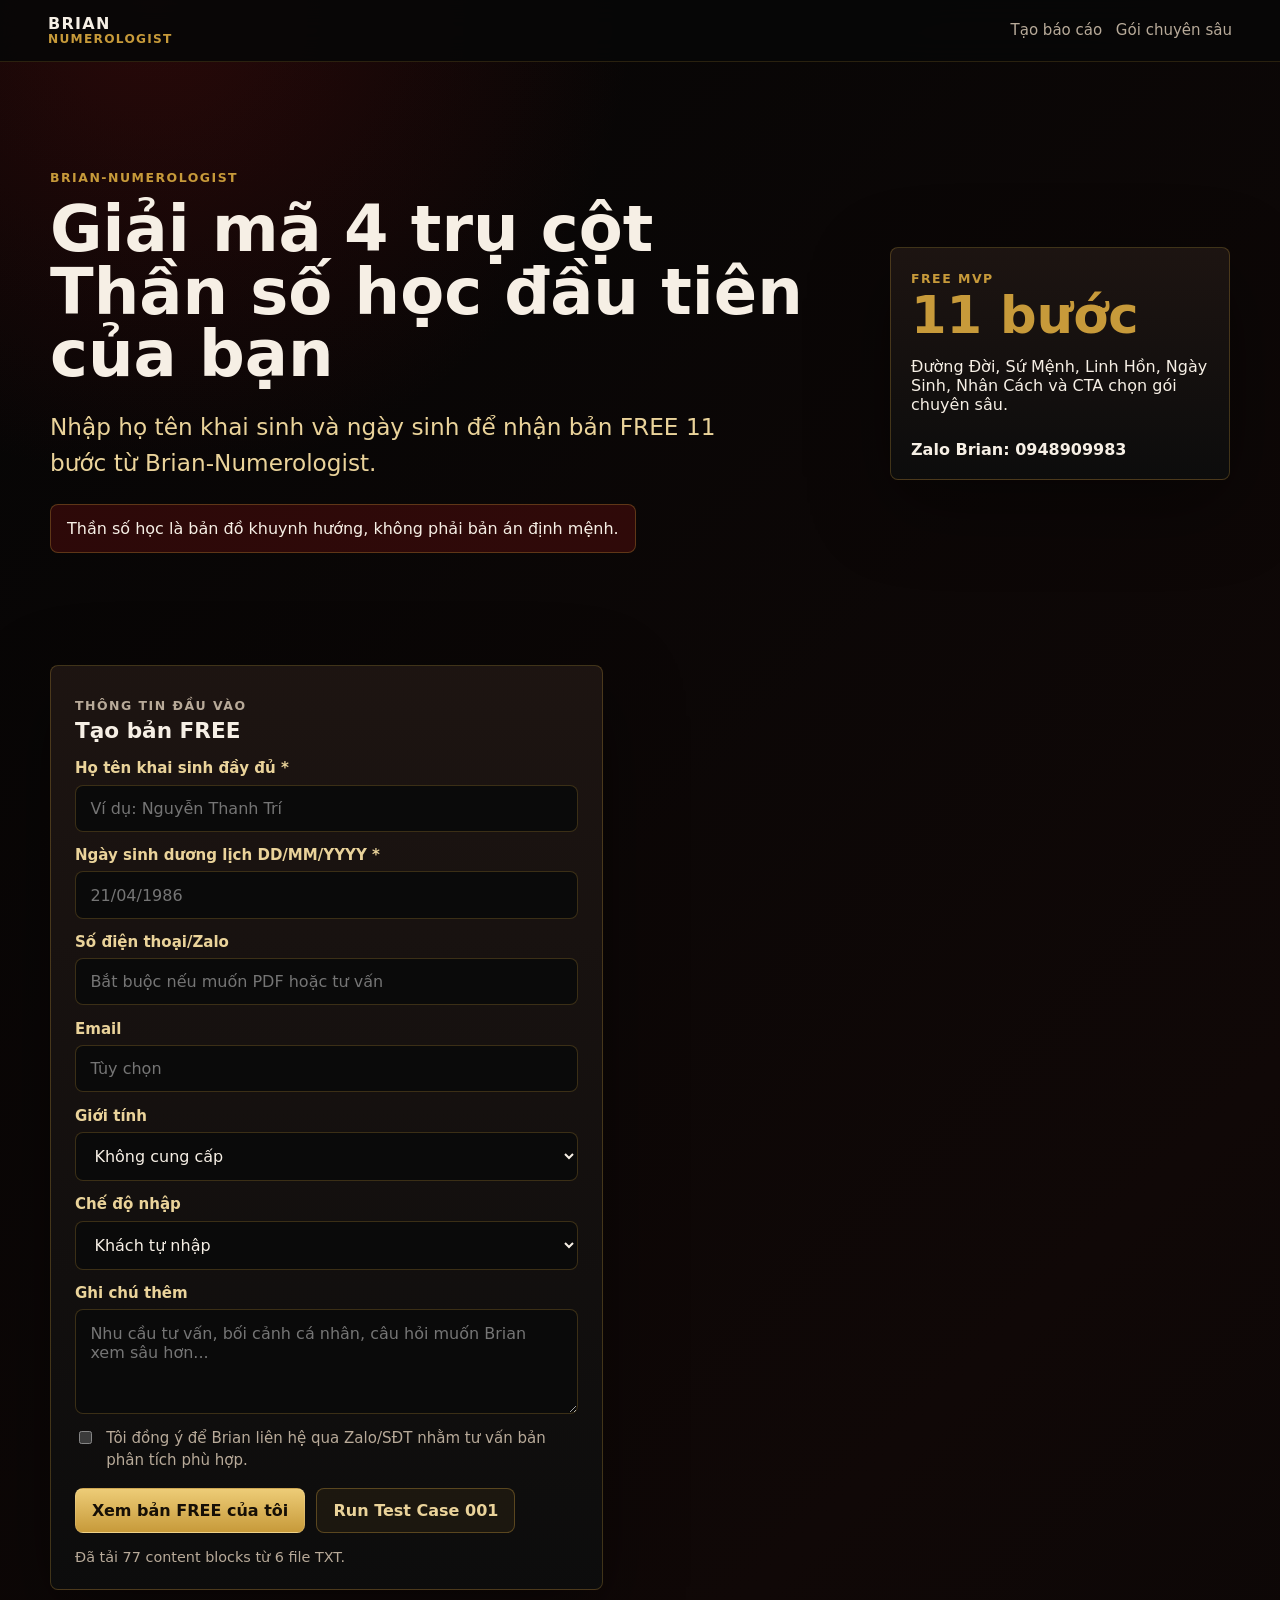
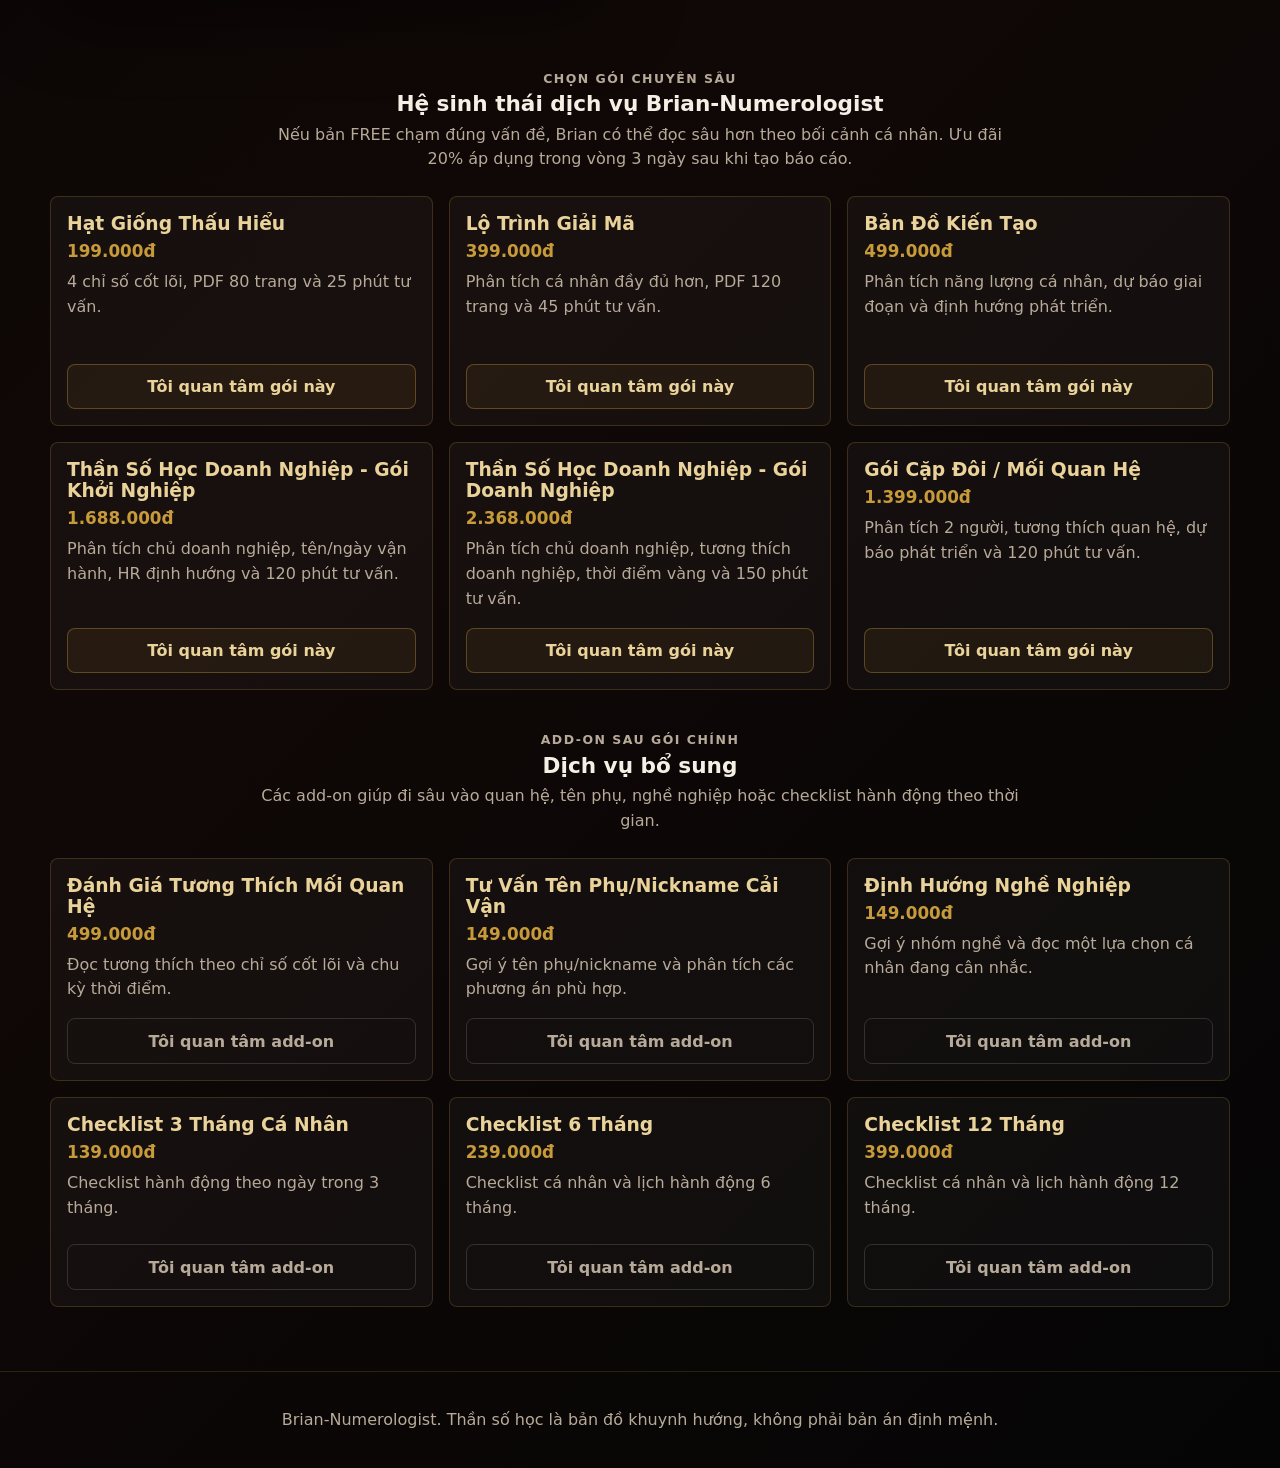
==== commit 09129cfa: "Add files via upload" ====
--- a/index.html
+++ b/index.html
@@ -20,7 +20,6 @@
       <nav aria-label="Điều hướng chính">
         <a href="#report-form">Tạo báo cáo</a>
         <a href="#packages">Gói chuyên sâu</a>
-        <a href="admin.html">Admin CRM</a>
       </nav>
     </header>
 
@@ -111,7 +110,6 @@
           </form>
 
           <div class="utility-row">
-            <button class="ghost-button" type="button" id="downloadCsvButton">Tải CSV lead tạm</button>
             <span id="libraryStatus" class="status-text">Đang tải thư viện nội dung...</span>
           </div>
         </article>
@@ -205,7 +203,6 @@
 
     <footer class="site-footer no-print">
       <p>Brian-Numerologist. Thần số học là bản đồ khuynh hướng, không phải bản án định mệnh.</p>
-      <p><a href="admin.html">Admin Lead CRM Phase 4</a></p>
     </footer>
 
     <div id="toast-container" class="toast-container no-print" aria-live="polite" aria-atomic="true"></div>
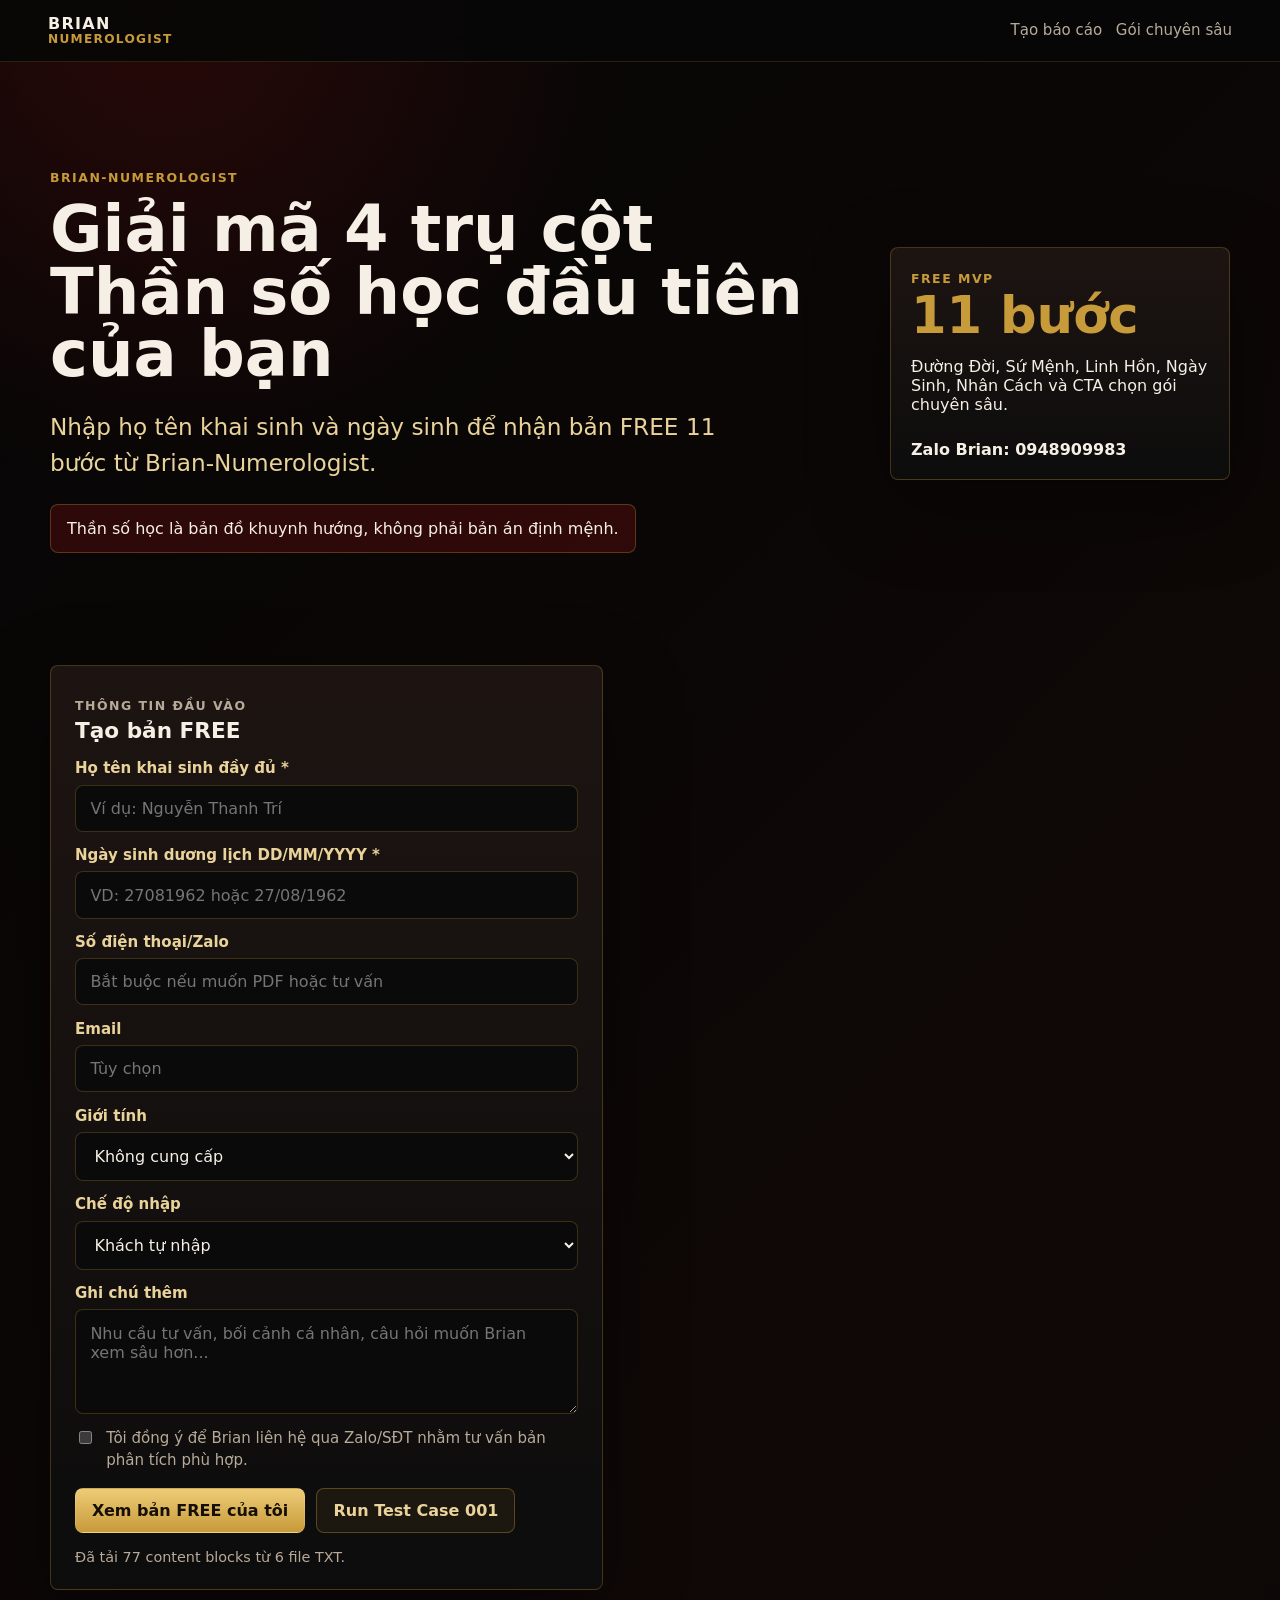
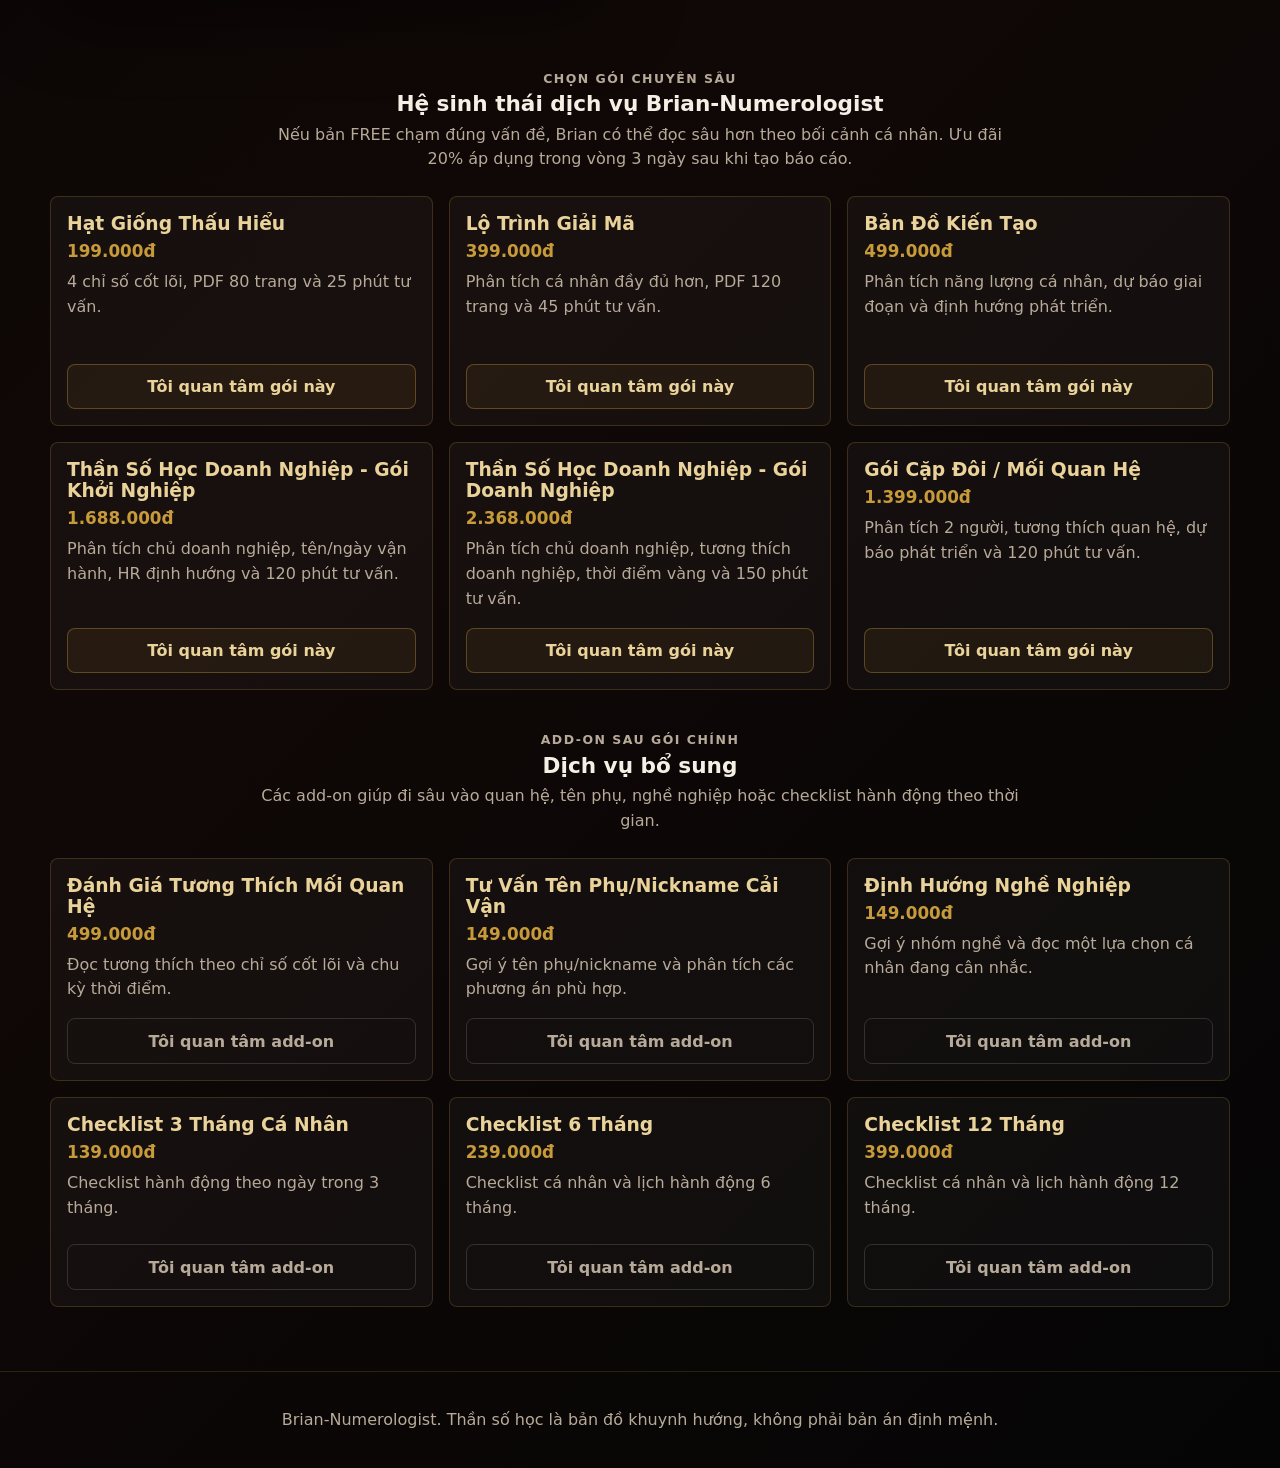
==== commit 784e2d07: "Add files via upload" ====
--- a/index.html
+++ b/index.html
@@ -58,7 +58,7 @@
 
             <div class="field">
               <label for="birthDate">Ngày sinh dương lịch DD/MM/YYYY <span aria-hidden="true">*</span></label>
-              <input id="birthDate" name="birth_date" type="text" inputmode="numeric" placeholder="21/04/1986">
+              <input id="birthDate" name="birth_date" type="tel" inputmode="numeric" autocomplete="bday" placeholder="VD: 27081962 hoặc 27/08/1962" maxlength="10">
             </div>
 
             <div class="field">
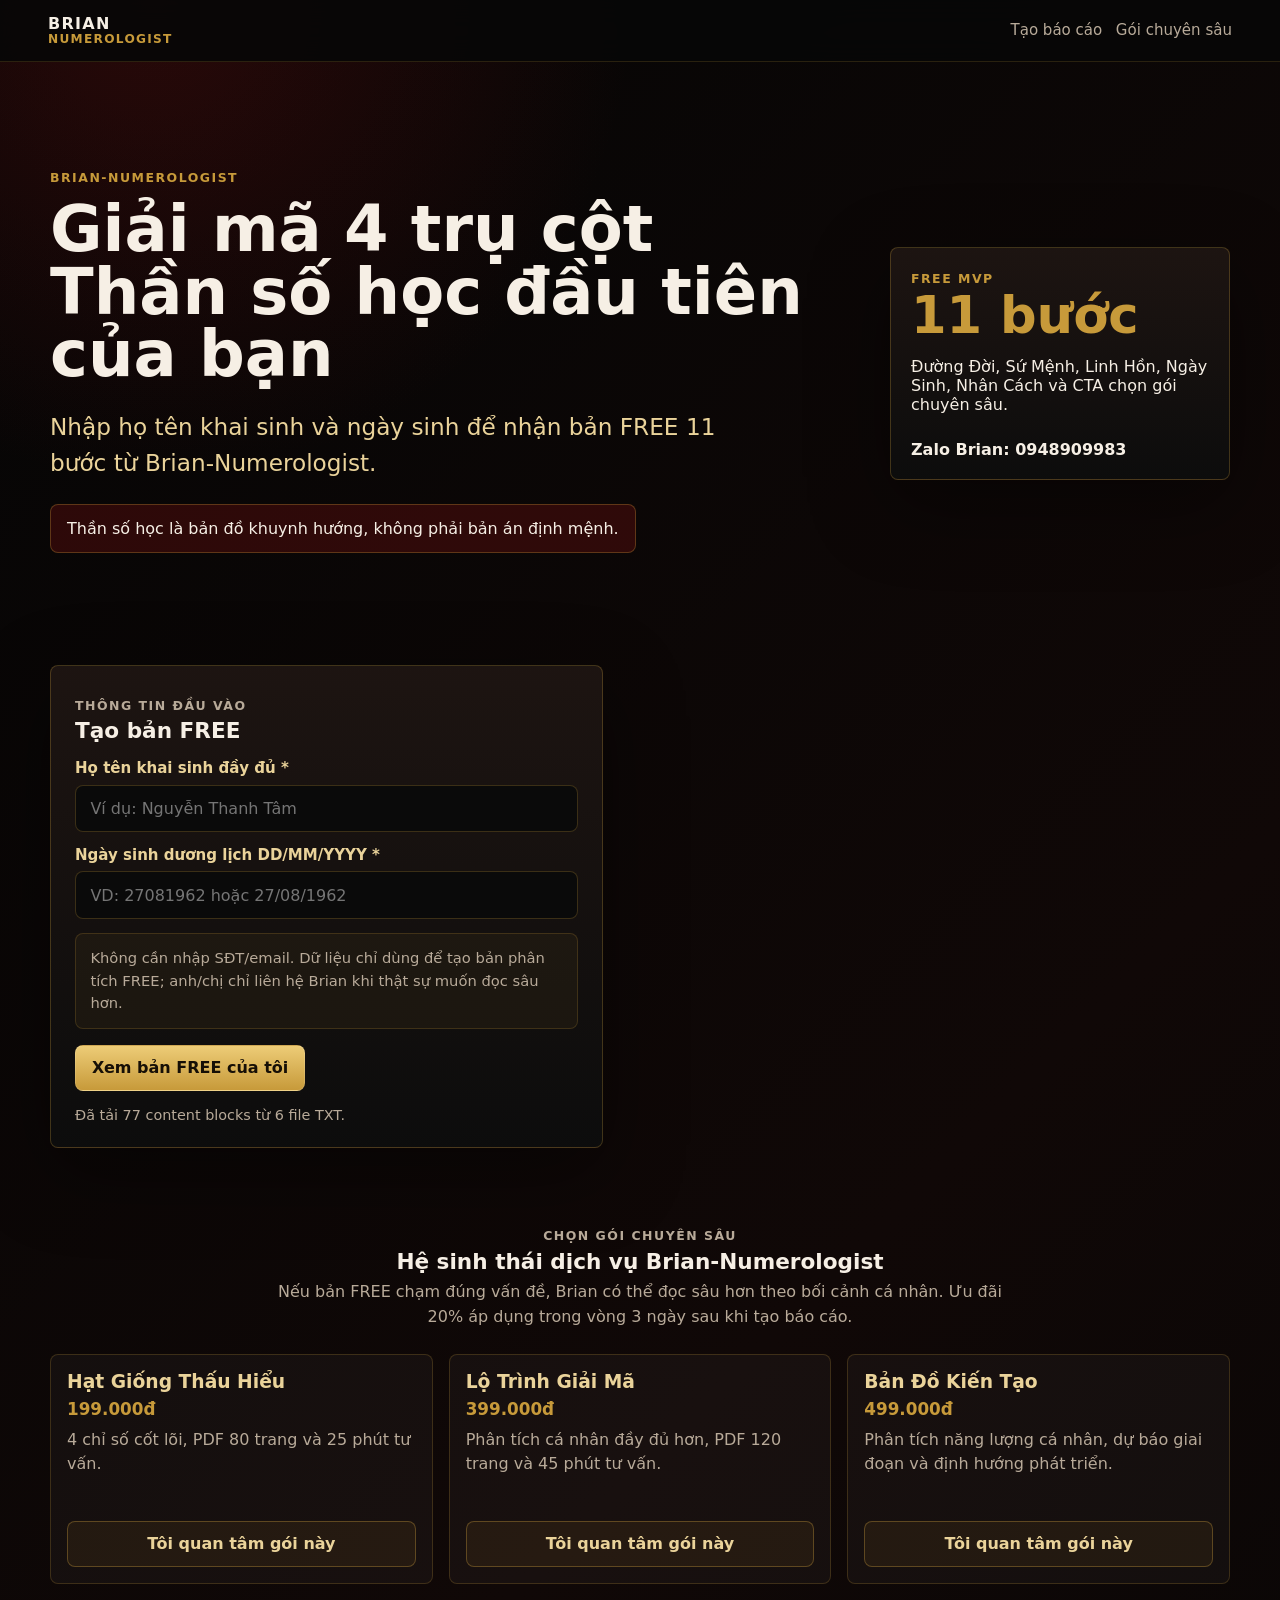
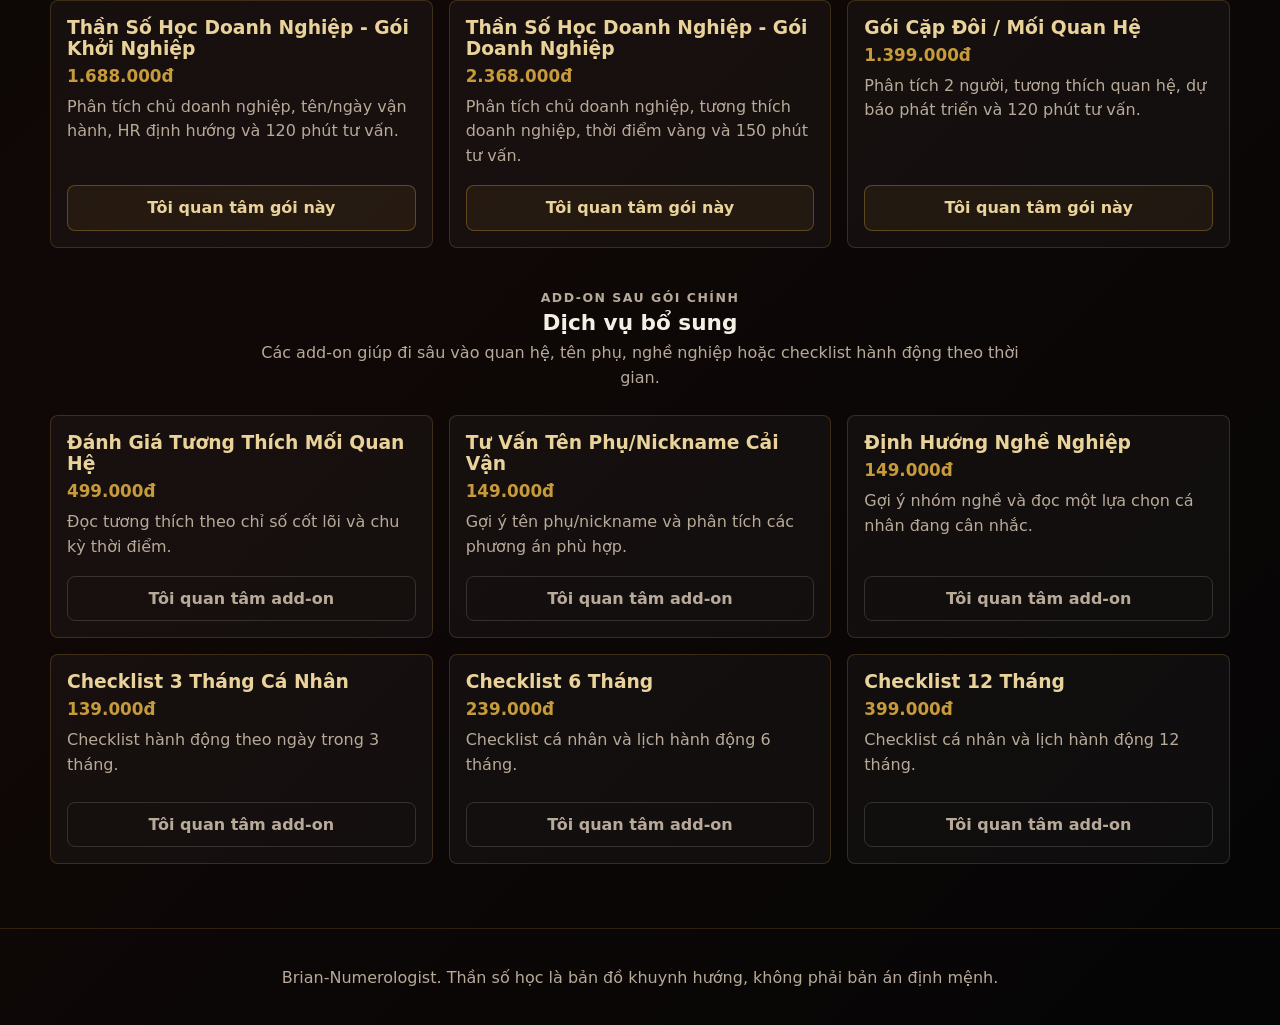
==== commit b18a54a4: "Add files via upload" ====
--- a/index.html
+++ b/index.html
@@ -39,7 +39,7 @@
           <span class="panel-kicker">FREE MVP</span>
           <strong>11 bước</strong>
           <p>Đường Đời, Sứ Mệnh, Linh Hồn, Ngày Sinh, Nhân Cách và CTA chọn gói chuyên sâu.</p>
-          <a class="zalo-link" href="tel:0948909983">Zalo Brian: 0948909983</a>
+          <a class="zalo-link" href="https://zalo.me/0948909983" target="_blank" rel="noopener" data-brian-contact="hero">Zalo Brian: 0948909983</a>
         </div>
       </section>
 
@@ -53,7 +53,7 @@
           <form id="leadForm" novalidate>
             <div class="field">
               <label for="fullName">Họ tên khai sinh đầy đủ <span aria-hidden="true">*</span></label>
-              <input id="fullName" name="full_name_original" type="text" autocomplete="name" placeholder="Ví dụ: Nguyễn Thanh Trí">
+              <input id="fullName" name="full_name_original" type="text" autocomplete="name" placeholder="Ví dụ: Nguyễn Thanh Tâm">
             </div>
 
             <div class="field">
@@ -61,51 +61,16 @@
               <input id="birthDate" name="birth_date" type="tel" inputmode="numeric" autocomplete="bday" placeholder="VD: 27081962 hoặc 27/08/1962" maxlength="10">
             </div>
 
-            <div class="field">
-              <label for="phoneOrZalo">Số điện thoại/Zalo</label>
-              <input id="phoneOrZalo" name="phone_or_zalo" type="tel" autocomplete="tel" placeholder="Bắt buộc nếu muốn PDF hoặc tư vấn">
-            </div>
-
-            <div class="field">
-              <label for="email">Email</label>
-              <input id="email" name="email" type="email" autocomplete="email" placeholder="Tùy chọn">
-            </div>
-
-            <div class="field">
-              <label for="gender">Giới tính</label>
-              <select id="gender" name="gender">
-                <option value="khong_cung_cap">Không cung cấp</option>
-                <option value="nam">Nam</option>
-                <option value="nu">Nữ</option>
-                <option value="khac">Khác</option>
-              </select>
-            </div>
-
-            <div class="field">
-              <label for="entryMode">Chế độ nhập</label>
-              <select id="entryMode" name="entry_mode">
-                <option value="customer_self">Khách tự nhập</option>
-                <option value="internal_entry">Brian/nhân viên nhập giúp</option>
-              </select>
-            </div>
-
             <input id="leadSource" name="source" type="hidden" value="website">
 
-            <div class="field">
-              <label for="note">Ghi chú thêm</label>
-              <textarea id="note" name="note" rows="4" placeholder="Nhu cầu tư vấn, bối cảnh cá nhân, câu hỏi muốn Brian xem sâu hơn..."></textarea>
-            </div>
-
-            <label class="checkbox-row" for="consentToContact">
-              <input id="consentToContact" name="consent_to_contact" type="checkbox">
-              <span>Tôi đồng ý để Brian liên hệ qua Zalo/SĐT nhằm tư vấn bản phân tích phù hợp.</span>
-            </label>
+            <p class="trust-copy">
+              Không cần nhập SĐT/email. Dữ liệu chỉ dùng để tạo bản phân tích FREE; anh/chị chỉ liên hệ Brian khi thật sự muốn đọc sâu hơn.
+            </p>
 
             <div id="formErrors" class="form-errors" role="alert" hidden></div>
 
             <div class="button-row">
               <button class="primary-button" type="submit">Xem bản FREE của tôi</button>
-              <button class="secondary-button" type="button" id="runTestButton">Run Test Case 001</button>
             </div>
           </form>
 
@@ -122,13 +87,6 @@
           <div id="summaryContent" class="summary-grid"></div>
         </aside>
 
-        <aside class="test-card no-print" id="testResultCard" hidden>
-          <div class="section-heading">
-            <p class="eyebrow">Test bắt buộc</p>
-            <h2>TEST_CASE_001</h2>
-          </div>
-          <div id="testResultContent"></div>
-        </aside>
       </section>
 
       <section class="report-panel" id="reportPanel" hidden>
@@ -151,20 +109,41 @@
             <button class="secondary-button" type="button" id="openAllButton">Mở tất cả</button>
             <button class="secondary-button" type="button" id="closeAllButton">Đóng tất cả</button>
             <button class="primary-button" type="button" id="downloadTxtButton">Tải báo cáo TXT</button>
-            <button class="primary-button muted" type="button" id="printPdfButton">In/Lưu PDF</button>
+            <button class="primary-button muted desktop-print-action" type="button" id="printPdfButton">In/Lưu PDF</button>
+          </div>
+        </div>
+
+        <div id="mobileReportActions" class="mobile-report-actions no-print" hidden>
+          <div>
+            <p class="eyebrow">Đọc báo cáo trên điện thoại</p>
+            <h3>Xem trực tiếp trên web là cách ổn định nhất</h3>
+            <p>
+              Trên điện thoại, một số trình duyệt như Safari có thể không hỗ trợ lưu PDF ổn định.
+              Anh/chị có thể đọc báo cáo trực tiếp trên web hoặc nhắn Brian để được hỗ trợ nhận bản PDF/chuyên sâu.
+            </p>
+          </div>
+          <div class="button-row compact">
+            <button class="primary-button" type="button" id="viewReportWebButton">Xem báo cáo trên web</button>
+            <a class="secondary-button inline-link" href="https://zalo.me/0948909983" target="_blank" rel="noopener" data-brian-contact="mobile_pdf">Muốn nhận bản PDF đẹp? Nhắn Brian</a>
+            <button class="ghost-button mobile-try-print" type="button" id="mobileTryPrintButton">Thử in PDF</button>
           </div>
         </div>
 
         <div id="conversionCta" class="conversion-cta no-print" hidden>
           <div>
             <p class="eyebrow">Bước tiếp theo</p>
-            <h3>Bản FREE đã mở 4 trụ cột đầu tiên. Muốn Brian đọc sâu bản này?</h3>
-            <p>PDF cần Zalo/SĐT và đồng ý liên hệ để Brian có thể tư vấn đúng bối cảnh nếu bạn cần đi sâu hơn.</p>
+            <h3>Bản FREE mới chỉ mở cánh cửa đầu tiên</h3>
+            <p>
+              Để đọc sâu hơn về mâu thuẫn nội tại, bài học lặp lại, định hướng nghề nghiệp,
+              chu kỳ cá nhân và chiến lược hành động, anh/chị có thể chọn gói chuyên sâu
+              hoặc nhắn Brian để được tư vấn gói phù hợp.
+            </p>
           </div>
           <div id="recommendationBox" class="recommendation-box"></div>
           <div class="button-row compact">
-            <a class="secondary-button inline-link" href="#packages">Xem gói chuyên sâu</a>
-            <button class="primary-button" type="button" id="ctaPdfButton">Tải PDF</button>
+            <a class="primary-button inline-link" href="#packages">Xem gói chuyên sâu</a>
+            <a class="secondary-button inline-link" href="https://zalo.me/0948909983" target="_blank" rel="noopener" data-brian-contact="report_cta">Nhắn Brian qua Zalo</a>
+            <a class="ghost-button inline-link" href="https://zalo.me/0948909983" target="_blank" rel="noopener" data-brian-contact="package_suggestion">Tôi muốn được gợi ý gói phù hợp</a>
           </div>
         </div>
 
@@ -195,8 +174,8 @@
 
         <div id="packageInterestBox" class="interest-box" hidden>
           <strong>Bạn đã chọn: <span id="selectedPackageName"></span> <span id="selectedPackagePrice" class="selected-price"></span></strong>
-          <p>Vui lòng nhập Zalo/số điện thoại và tick đồng ý liên hệ nếu muốn Brian tư vấn gói này.</p>
-          <a class="primary-button inline-link" href="tel:0948909983">Nhắn Zalo cho Brian: 0948909983</a>
+          <p>Brian đã ghi nhận gói anh/chị quan tâm. Khi sẵn sàng, anh/chị có thể chủ động nhắn Brian để được tư vấn.</p>
+          <a class="primary-button inline-link" href="https://zalo.me/0948909983" target="_blank" rel="noopener" data-brian-contact="package_interest">Nhắn Zalo cho Brian: 0948909983</a>
         </div>
       </section>
     </main>
--- a/styles.css
+++ b/styles.css
@@ -265,6 +265,17 @@
   margin-top: 0.18rem;
 }
 
+.trust-copy {
+  margin: 0.35rem 0 0;
+  padding: 0.8rem 0.9rem;
+  color: var(--muted);
+  background: rgba(199, 154, 58, 0.06);
+  border: 1px solid rgba(199, 154, 58, 0.2);
+  border-radius: 8px;
+  font-size: 0.92rem;
+  line-height: 1.55;
+}
+
 .form-errors {
   margin: 1rem 0;
   padding: 0.85rem 1rem;
@@ -437,6 +448,36 @@
   gap: 1rem;
   align-items: flex-end;
   margin-bottom: 1rem;
+}
+
+.mobile-report-actions {
+  display: grid;
+  gap: 0.9rem;
+  margin-bottom: 1rem;
+  padding: 1rem;
+  background: rgba(199, 154, 58, 0.07);
+  border: 1px solid rgba(199, 154, 58, 0.28);
+  border-radius: 8px;
+}
+
+.mobile-report-actions[hidden] {
+  display: none !important;
+}
+
+.mobile-report-actions h3 {
+  margin: 0.2rem 0 0.5rem;
+  color: var(--gold);
+}
+
+.mobile-report-actions p {
+  margin: 0;
+  color: var(--muted);
+  line-height: 1.55;
+}
+
+.mobile-try-print {
+  min-height: 2.4rem;
+  font-size: 0.88rem;
 }
 
 .report-intro {
@@ -867,6 +908,13 @@
 
   .print-brand {
     flex-direction: column;
+  }
+
+  .mobile-report-actions .button-row,
+  .mobile-report-actions .primary-button,
+  .mobile-report-actions .secondary-button,
+  .mobile-report-actions .ghost-button {
+    width: 100%;
   }
 }
 
